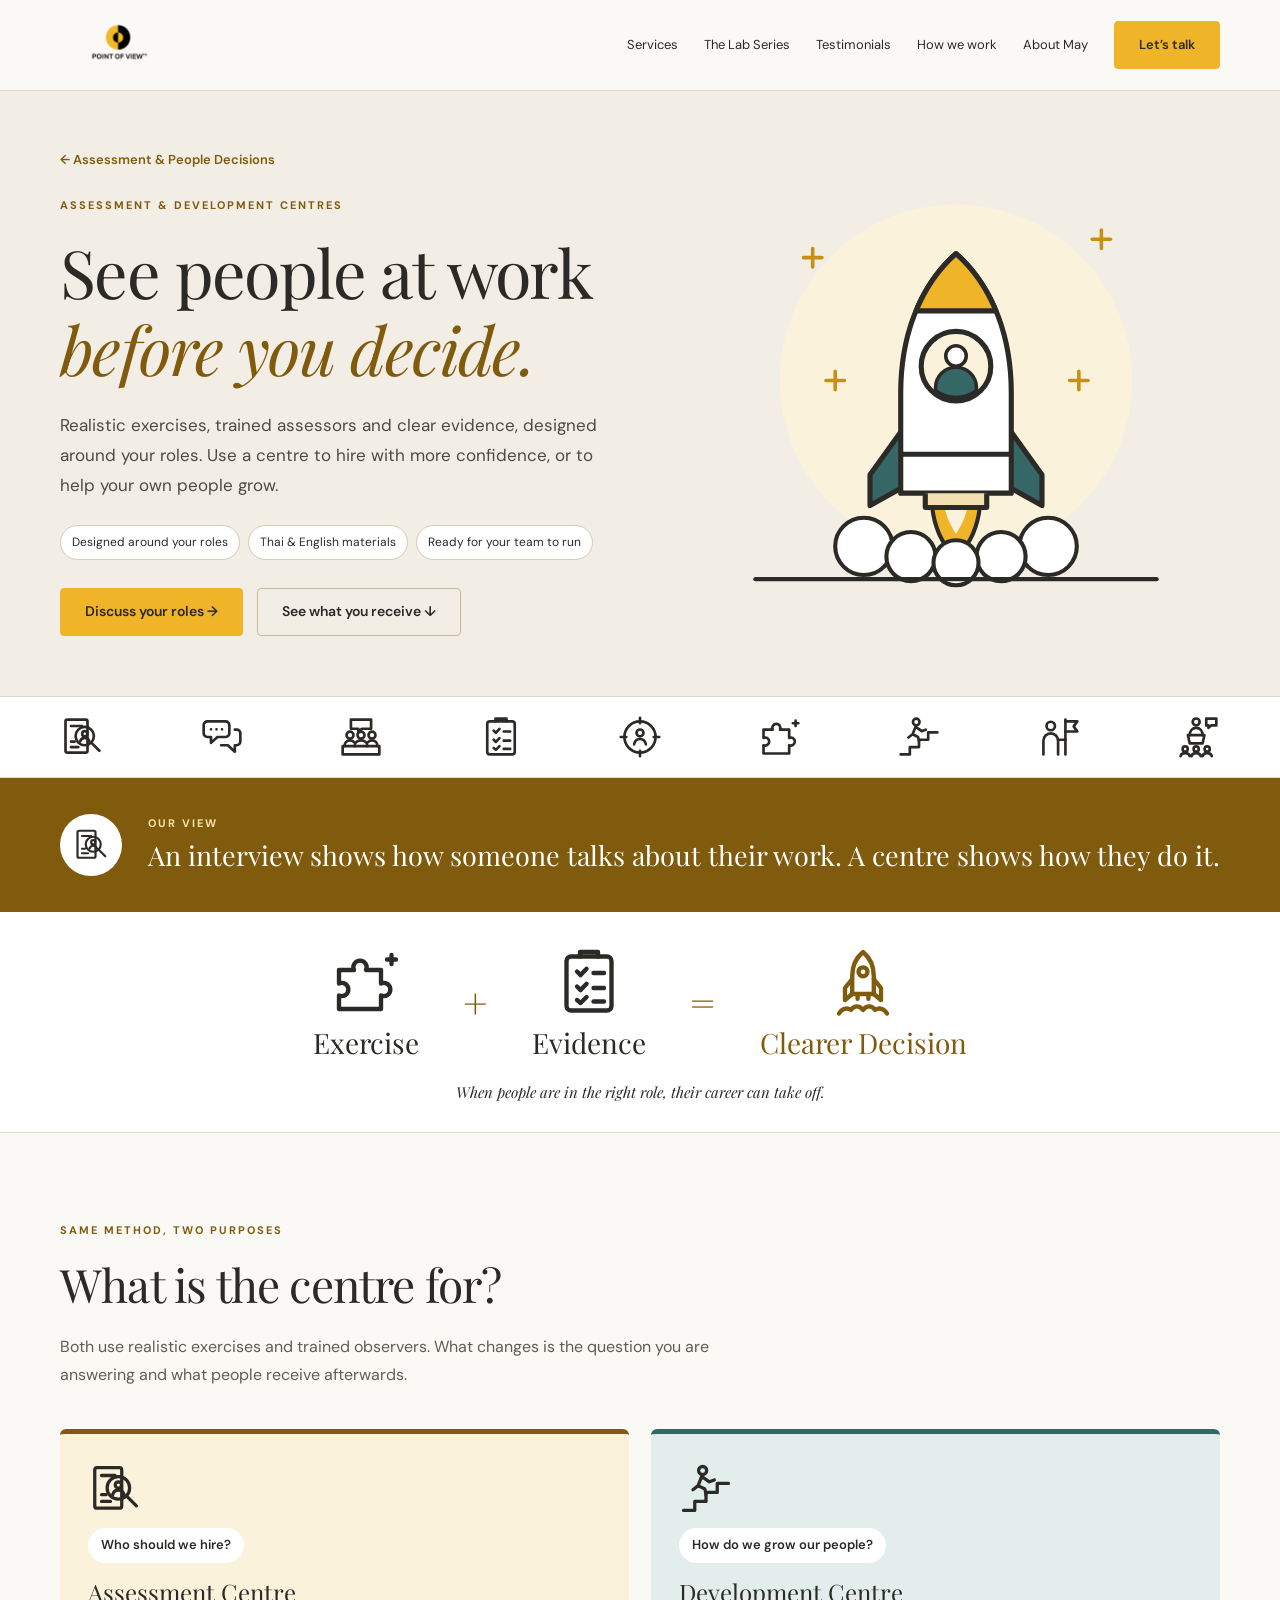
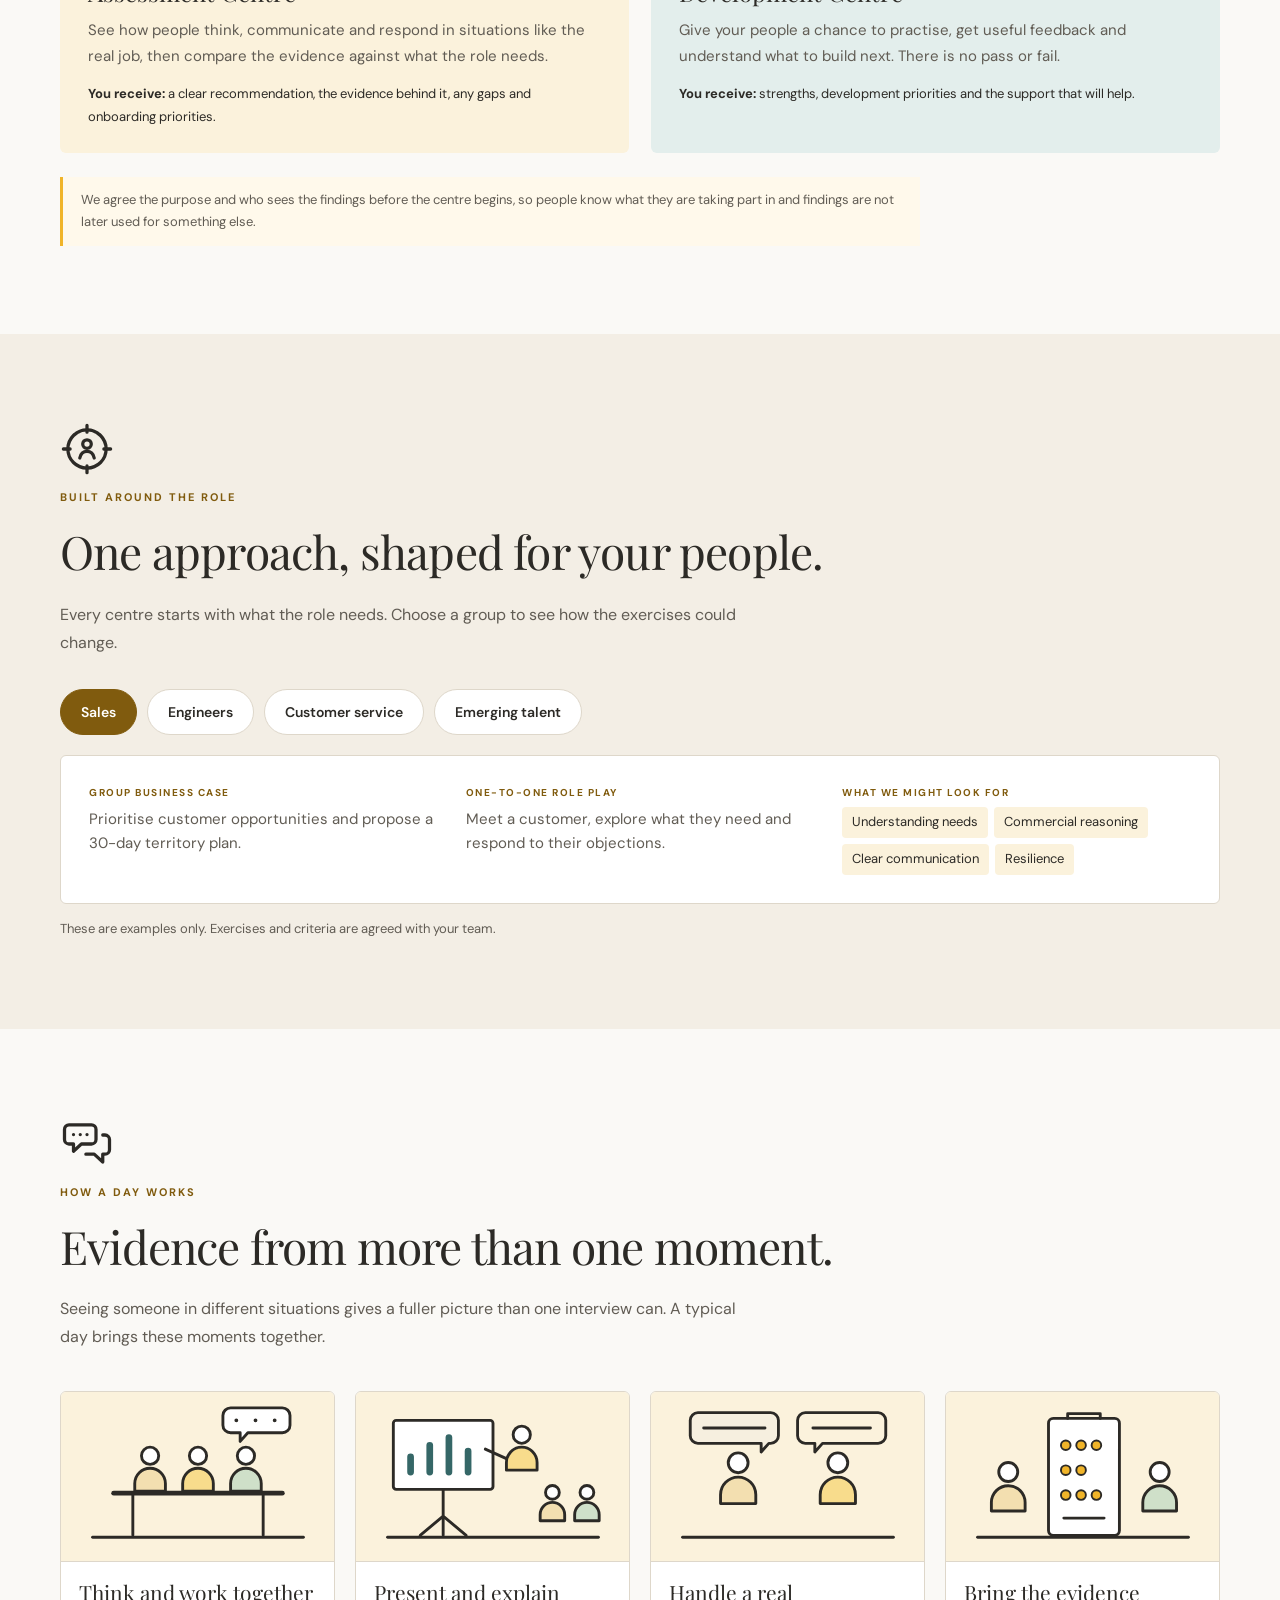
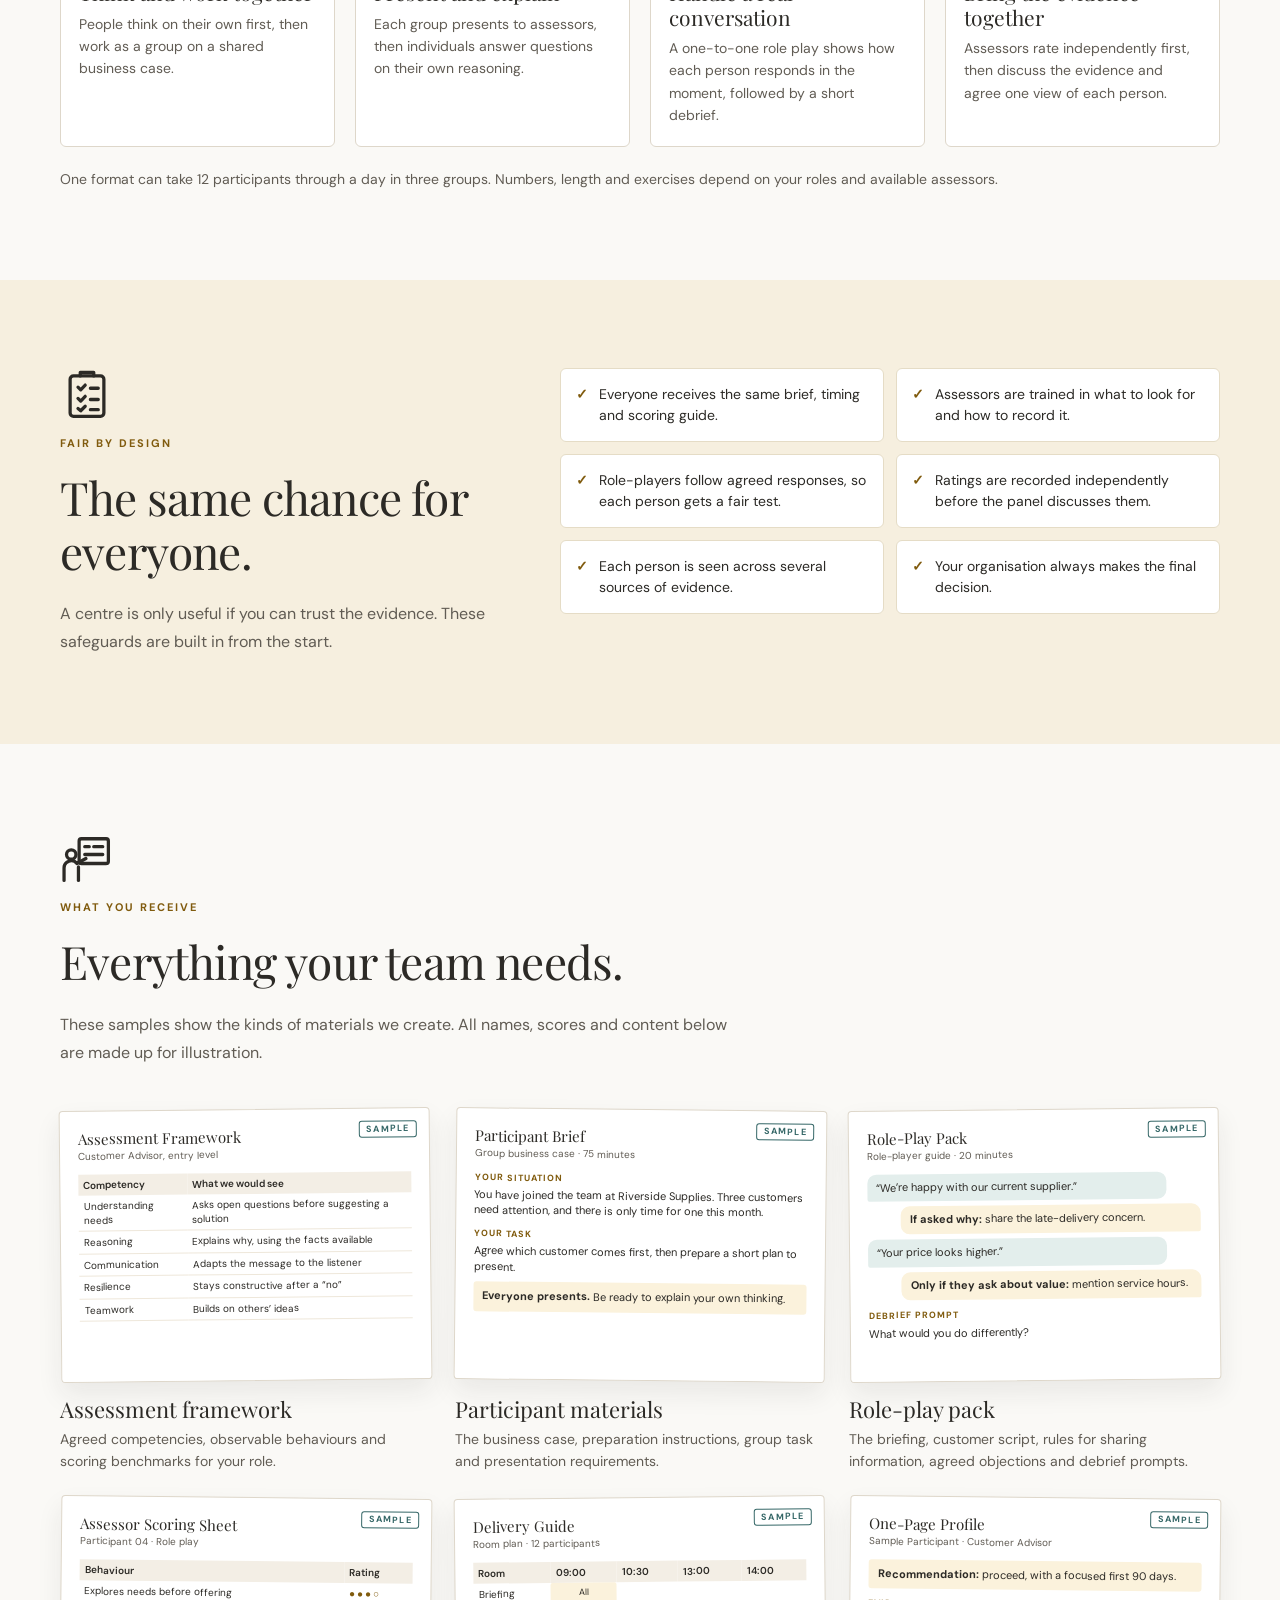
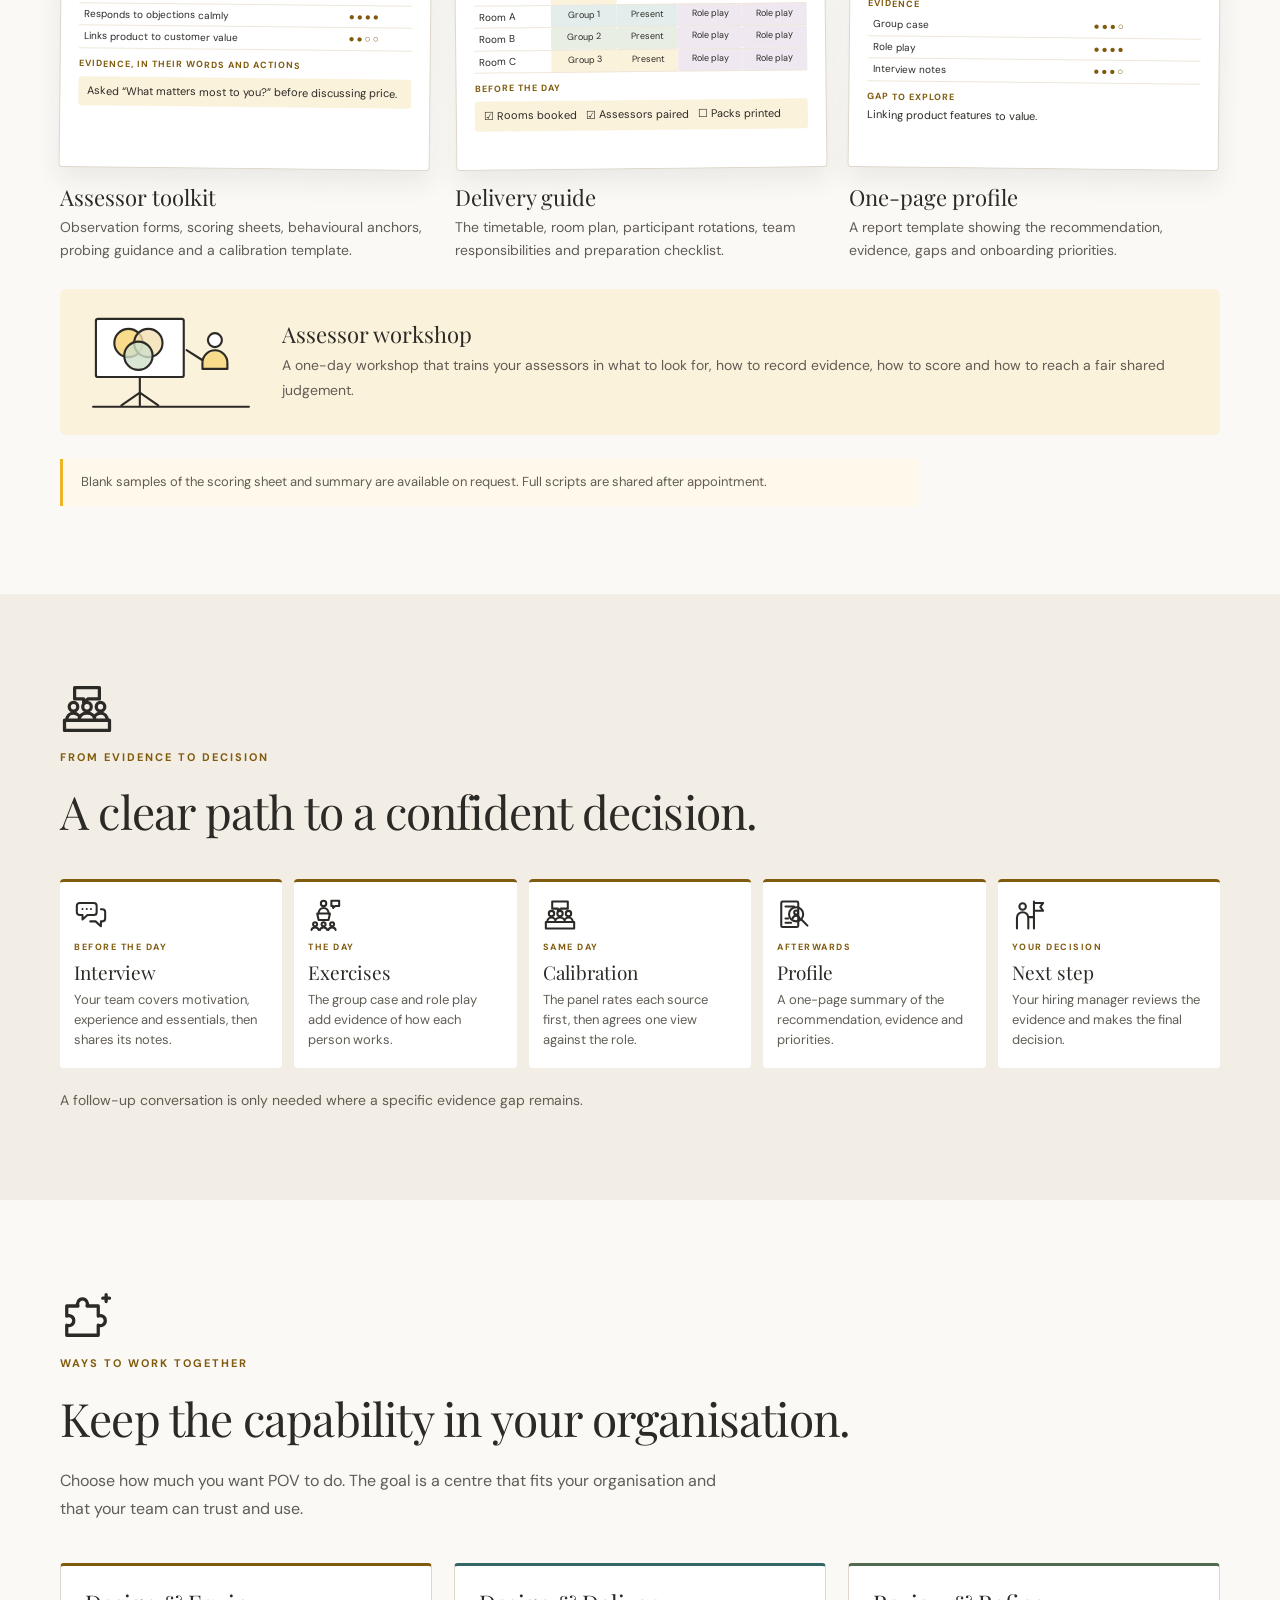
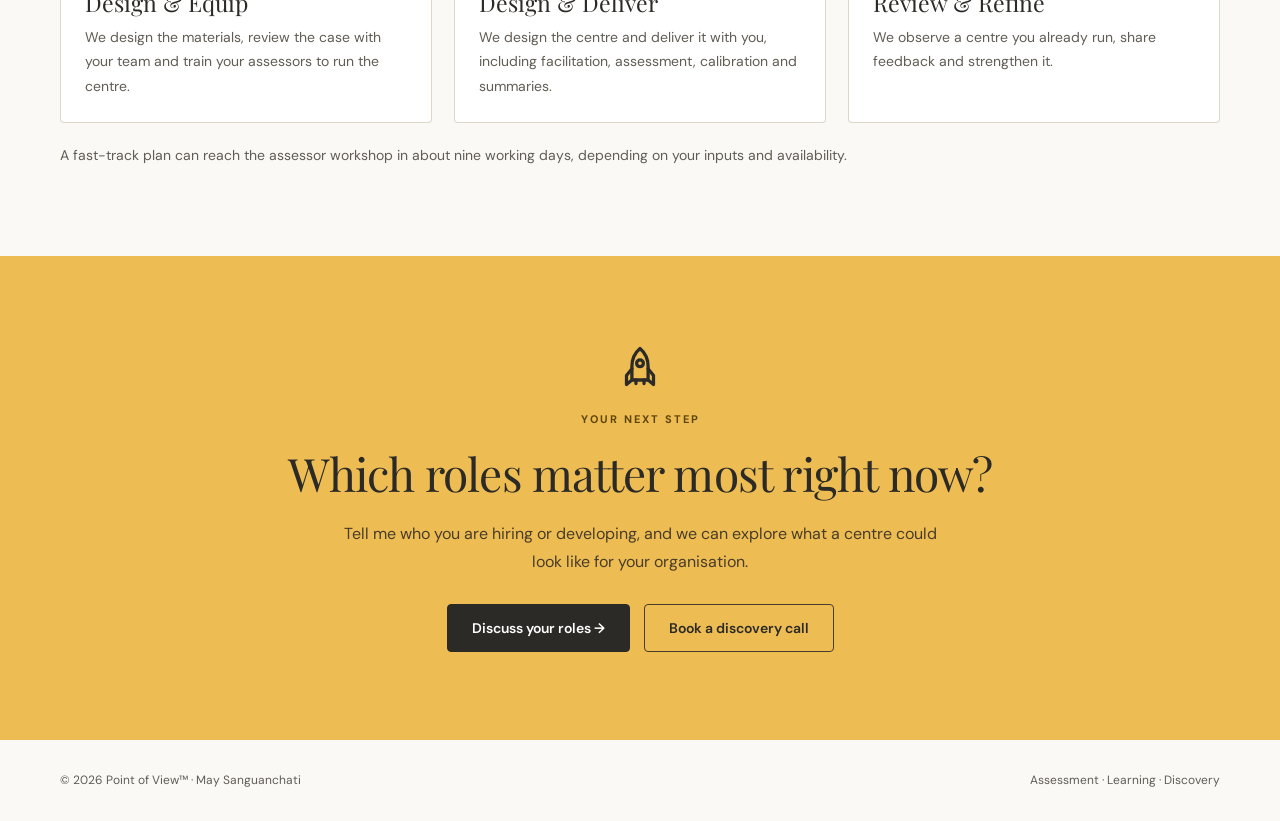
==== assessment-centre/index.html @ f8773a0c "Rename index.html. to index.html" ====
<!doctype html>
<html lang="en"><head><meta charset="utf-8"><meta name="viewport" content="width=device-width,initial-scale=1">
<title>Assessment &amp; Development Centres | Point of View™</title>
<meta name="description" content="See people at work before you decide. Point of View™ designs assessment and development centres around your roles, with realistic exercises, trained assessors and clear evidence.">
<link rel="canonical" href="https://pointofview-pov.com/assessment-centre/">
<link href="https://fonts.googleapis.com/css2?family=Playfair+Display:ital,wght@0,400;0,700;1,400&family=DM+Sans:wght@400;500;600;700&display=swap" rel="stylesheet">
<style>
:root{--ink:#2c2a26;--muted:#615c54;--paper:#faf9f6;--cream:#f3eee5;--line:#ded7ca;--gold:#f0b429;--ochre:#805b0e;--teal:#356767;--sage:#50694f;--tint:#fbf2dc}
*{box-sizing:border-box}html{scroll-behavior:smooth;scroll-padding-top:105px}
body{margin:0;background:var(--paper);color:var(--ink);font:16px/1.75 'DM Sans',Arial,sans-serif}
h1,h2,h3,h4,p,ul,ol{margin:0;padding:0}h1,h2,h3{font-family:'Playfair Display',Georgia,serif;line-height:1.16;font-weight:400}
h1{font-size:clamp(42px,5.2vw,68px);letter-spacing:-1.6px}h1 em{color:var(--ochre)}h2{font-size:clamp(32px,3.6vw,46px);letter-spacing:-.8px}h3{font-size:24px}
p{color:var(--muted)}a{color:inherit;text-underline-offset:5px}ul,ol{list-style:none}img{max-width:100%;display:block}
a:focus-visible,button:focus-visible{outline:3px solid var(--teal);outline-offset:4px}
.wrap{width:min(1160px,calc(100% - 80px));margin:auto}.section{padding:88px 0}
.eyebrow{font-size:11px;letter-spacing:2px;text-transform:uppercase;font-weight:700;color:var(--ochre);margin-bottom:18px}
.intro{max-width:680px;margin-top:22px}
.button{display:inline-flex;justify-content:center;align-items:center;min-height:48px;padding:12px 24px;background:var(--gold);border:1px solid var(--gold);border-radius:4px;font-size:14px;font-weight:600;text-decoration:none;line-height:1.5;color:var(--ink)}
.button:hover{background:#e4a923}.button.secondary{background:transparent;border-color:#c8bb9d}.button.secondary:hover{background:#fff}
.actions{display:flex;flex-wrap:wrap;gap:14px;margin-top:28px}
.skip{position:absolute;top:-100px;left:20px;background:#fff;padding:12px;z-index:200}.skip:focus{top:12px}
header{position:sticky;top:0;z-index:20;background:#faf9f6f5;border-bottom:1px solid var(--line)}
nav{min-height:90px;display:flex;align-items:center;justify-content:space-between;gap:24px}
.brand img{width:116px;height:74px;object-fit:contain}.nav-links{display:flex;align-items:center;gap:26px}
.nav-links a{font-size:13px;text-decoration:none}.nav-links a:hover{text-decoration:underline}.nav-links a.button:hover{text-decoration:none}
.menu-toggle{display:none;border:1px solid var(--line);background:transparent;padding:10px 16px;font:inherit}
.hero{background:var(--cream);overflow:hidden;border-bottom:1px solid var(--line)}.hero-grid{display:grid;grid-template-columns:1.12fr 1fr;align-items:center;gap:40px;padding-top:54px;padding-bottom:60px}
.back{display:inline-block;font-size:13px;font-weight:600;text-decoration:none;color:var(--ochre);margin-bottom:24px}.back:hover{text-decoration:underline}
.lead{max-width:540px;font-size:17px;margin-top:24px;color:#4e4a43}
.tags{display:flex;gap:8px;flex-wrap:wrap;margin-top:24px}.tags span{font-size:12px;padding:6px 11px;border:1px solid #d6cbb4;border-radius:30px;background:#fff;white-space:nowrap}
.hero-art{margin:0;justify-self:center;width:min(100%,430px)}.hero-art svg{display:block;width:100%;height:auto}
.ship{animation:launch 9s cubic-bezier(.5,0,.75,.4) infinite}
@keyframes launch{0%,22%{transform:translateY(0);opacity:1}62%{transform:translateY(-560px);opacity:1}62.1%{transform:translateY(190px);opacity:0}70%{transform:translateY(190px);opacity:1}86%,100%{transform:translateY(0);opacity:1}}
.shake{animation:shake .14s linear infinite alternate}@keyframes shake{from{transform:translateX(-1.5px)}to{transform:translateX(1.5px)}}
.flame{transform-origin:210px 300px;animation:flame .22s ease-in-out infinite alternate}.flame.f2{animation-duration:.16s}@keyframes flame{from{transform:scaleY(.82)}to{transform:scaleY(1.12)}}
.puff{transform-box:fill-box;transform-origin:center;animation:puff 2.6s ease-in-out infinite alternate}.puff.p2{animation-delay:.7s}.puff.p3{animation-delay:1.3s}@keyframes puff{from{transform:scale(.86)}to{transform:scale(1.14)}}
.star{animation:twinkle 2.6s ease-in-out infinite alternate}.star.s1{animation-delay:.9s}.star.s2{animation-delay:1.7s}@keyframes twinkle{from{opacity:.25}to{opacity:1}}
.mini-ship{animation:miniLift 3.6s ease-in infinite}@keyframes miniLift{0%,25%{transform:translateY(0);opacity:1}70%{transform:translateY(-22px);opacity:0}71%{transform:translateY(9px);opacity:0}85%,100%{transform:translateY(0);opacity:1}}
.take{text-align:center;padding:0 20px 26px;font-size:15px;color:var(--ink);font-style:italic;font-family:'Playfair Display',Georgia,serif}
.scene{display:block;width:100%;height:auto;max-width:230px}
.hypo{background:var(--ochre)}.hypo .wrap{display:grid;grid-template-columns:auto 1fr;gap:26px;align-items:center;padding-top:36px;padding-bottom:36px}.hypo-icon{width:62px;height:62px;border-radius:50%;background:#fff;color:var(--ink);display:flex;align-items:center;justify-content:center}.hypo-icon svg{width:36px;height:36px}.hypo .label{font-size:11px;font-weight:700;letter-spacing:2px;text-transform:uppercase;color:#fbe3a4}.hypo p{font-family:'Playfair Display',Georgia,serif;font-size:clamp(21px,2.4vw,27px);line-height:1.4;color:#fff;margin-top:4px}
.formula{background:#fff;border-bottom:1px solid var(--line)}.formula .wrap{display:flex;align-items:center;justify-content:center;gap:clamp(16px,3.4vw,44px);padding-top:34px;padding-bottom:20px}.f-item{display:flex;flex-direction:column;align-items:center;gap:8px;text-align:center;font-family:'Playfair Display',Georgia,serif;font-size:clamp(21px,2.4vw,28px);line-height:1.2;color:var(--ink)}.f-item svg{width:72px;height:72px;overflow:visible}.f-item:last-child{color:var(--ochre)}.f-sign{font-family:'Playfair Display',Georgia,serif;font-size:clamp(30px,3.4vw,42px);line-height:1;color:var(--ochre)}
@media(max-width:560px){.formula .wrap{flex-direction:column;gap:10px;padding-top:28px;padding-bottom:28px}}
.purpose-grid{display:grid;grid-template-columns:repeat(2,minmax(0,1fr));gap:22px;margin-top:40px}
.purpose{background:var(--tint);border-top:5px solid var(--ochre);border-radius:6px;padding:28px 28px 24px}.purpose.dev{background:#e3eeec;border-top-color:var(--teal)}
.purpose .q{font-size:13px;font-weight:600;background:#fff;border-radius:999px;padding:6px 13px;display:inline-block;margin-bottom:16px}
.purpose h3{margin-bottom:10px}.purpose p{font-size:15px}.purpose .out{font-size:13px;color:var(--ink);margin-top:14px}
.note{margin-top:24px;font-size:13px;border-left:3px solid var(--gold);padding:12px 18px;background:#fff9eb;max-width:860px}
.roles{background:var(--cream)}
.tabs{display:flex;flex-wrap:wrap;gap:10px;margin-top:32px}
.tab{font:inherit;font-size:14px;font-weight:600;min-height:46px;cursor:pointer;background:#fff;border:1.5px solid var(--line);border-radius:999px;padding:9px 20px;color:var(--ink);transition:border-color .2s,background .2s}
.tab:hover{border-color:var(--ochre)}.tab[aria-selected="true"]{background:var(--ochre);border-color:var(--ochre);color:#fff}
.role-panel{margin-top:20px;background:#fff;border:1px solid var(--line);border-radius:6px;padding:28px;display:grid;grid-template-columns:repeat(3,minmax(0,1fr));gap:28px}
.role-panel[hidden]{display:none}.mini{display:block;font-size:10px;font-weight:700;letter-spacing:1.5px;text-transform:uppercase;color:var(--ochre);margin-bottom:6px}
.role-panel p{font-size:15px;line-height:1.6}.role-panel ul{display:flex;flex-wrap:wrap;gap:6px}.role-panel li{font-size:13px;background:var(--tint);border-radius:4px;padding:4px 10px;color:var(--ink)}
.small{font-size:13px;margin-top:14px}
.day-grid{display:grid;grid-template-columns:repeat(4,minmax(0,1fr));gap:20px;margin-top:40px}
.day{background:#fff;border:1px solid var(--line);border-radius:6px;overflow:hidden;display:flex;flex-direction:column}
.day-img{height:170px;display:flex;align-items:center;justify-content:center;padding:12px;border-bottom:1px solid var(--line);background:var(--tint)}
.day-txt{padding:18px 18px 20px}.day-txt h3{font-size:21px;margin-bottom:8px}.day-txt p{font-size:14px;line-height:1.6}
.line-note{margin-top:20px;font-size:14px}
.fair{background:#f6efdf}.fair-grid{display:grid;grid-template-columns:.8fr 1.2fr;gap:60px;align-items:start}.fair .eyebrow{color:var(--ochre)}
.fair ul{display:grid;grid-template-columns:repeat(2,minmax(0,1fr));gap:12px}
.fair li{display:flex;gap:11px;padding:15px;background:#fff;border:1px solid #e5dcc6;border-radius:6px;font-size:14px;line-height:1.5}
.fair li::before{content:"✓";color:var(--ochre);font-weight:700}
.show-grid{display:grid;grid-template-columns:repeat(3,minmax(0,1fr));gap:24px;margin-top:42px}
.item{display:flex;flex-direction:column}.item h3{font-size:22px;margin:16px 0 6px}.item p{font-size:14px;line-height:1.6}
.sheet{position:relative;height:272px;background:#fff;border:1px solid var(--line);border-radius:4px;padding:18px 18px 0;box-shadow:0 12px 26px #2c2a2614;overflow:hidden;font-size:11px;line-height:1.45;color:var(--ink);transform:rotate(-.6deg);transition:transform .25s}
.item:nth-child(even) .sheet{transform:rotate(.6deg)}.item:hover .sheet{transform:rotate(0) translateY(-4px)}
.sheet::after{content:"";position:absolute;left:0;right:0;bottom:0;height:36px;background:linear-gradient(transparent,#fff)}
.stamp{position:absolute;top:12px;right:12px;font-size:9px;font-weight:700;letter-spacing:1.2px;text-transform:uppercase;color:var(--teal);border:1px solid var(--teal);border-radius:3px;padding:1px 6px;background:#fff}
.sh-t{font-family:'Playfair Display',Georgia,serif;font-size:15px;line-height:1.2;margin-bottom:2px;padding-right:58px}.sh-s{font-size:10px;color:var(--muted);margin-bottom:10px}
.sh-l{font-size:9px;font-weight:700;letter-spacing:1px;text-transform:uppercase;color:var(--ochre);margin:9px 0 3px}
table.st{width:100%;border-collapse:collapse;font-size:10px;line-height:1.35}table.st th{background:var(--cream);text-align:left;padding:4px 5px;font-weight:600}table.st td{border-bottom:1px solid #eee7da;padding:4px 5px;vertical-align:top}
.dots{white-space:nowrap;letter-spacing:2px;color:var(--ochre)}
.slot{text-align:center;border-radius:2px;font-size:9px;padding:3px 1px!important}.a{background:#fbf2dc}.b{background:#e3eeec}.c{background:#e8eee4}.d{background:#efe8f1}
.sh-box{background:var(--tint);border-radius:3px;padding:7px 9px;margin-top:6px}
.bubble{background:#e3eeec;border-radius:9px 9px 9px 2px;padding:6px 9px;margin:5px 0;max-width:90%}.bubble.r{background:var(--tint);margin-left:auto;border-radius:9px 9px 2px 9px}
.work{margin-top:28px;display:grid;grid-template-columns:auto 1fr;gap:26px;align-items:center;background:var(--tint);border-radius:6px;padding:20px 26px}.work .scene{width:170px}.work h3{font-size:22px}.work p{font-size:14px;margin-top:6px}
.evi{background:var(--cream)}
.flow{display:grid;grid-template-columns:repeat(5,minmax(0,1fr));gap:12px;margin-top:40px;counter-reset:f}
.flow li{position:relative;background:#fff;border-top:3px solid var(--ochre);border-radius:4px;padding:16px 14px 18px}.flow .mini{font-size:9px}.flow h3{font-size:19px;margin-bottom:6px}.flow p{font-size:13px;line-height:1.55}
.opts{display:grid;grid-template-columns:repeat(3,minmax(0,1fr));gap:22px;margin-top:40px}.opt{border-top:3px solid var(--ochre);background:#fff;border-radius:4px;padding:24px;border-left:1px solid var(--line);border-right:1px solid var(--line);border-bottom:1px solid var(--line)}.opt:nth-child(2){border-top-color:var(--teal)}.opt:nth-child(3){border-top-color:var(--sage)}.opt h3{font-size:23px;margin-bottom:8px}.opt p{font-size:14px}
.sec-icon{display:block;width:54px;height:54px;color:var(--ink);margin-bottom:12px}.contact .sec-icon{margin:0 auto 12px}.p-icon{display:block;width:54px;height:54px;color:var(--ink);margin-bottom:12px}.f-icon{display:block;width:34px;height:34px;color:var(--ink);margin-bottom:8px}
.strip{background:#fff;border-bottom:1px solid var(--line)}.strip .wrap{display:flex;justify-content:space-between;gap:16px;padding-top:18px;padding-bottom:18px;color:var(--ink)}.strip svg{width:44px;height:44px}
.contact{background:#edbd54;text-align:center}.contact .eyebrow{color:#5f4408}.contact p{max-width:620px;margin:20px auto;color:#493c28}.contact .actions{justify-content:center}
.contact .button{background:var(--ink);border-color:var(--ink);color:#fff}.contact .button.secondary{background:transparent;color:var(--ink);border-color:#493c28}
footer{padding:30px 0;font-size:12px;color:var(--muted)}footer .wrap{display:flex;justify-content:space-between;gap:20px}
@media(max-width:1040px){.day-grid{grid-template-columns:1fr 1fr}.flow{grid-template-columns:1fr 1fr}.fair-grid{grid-template-columns:1fr;gap:30px}.nav-links{gap:15px}.show-grid{grid-template-columns:1fr 1fr}}
@media(max-width:760px){.wrap{width:calc(100% - 40px)}nav{min-height:78px}.brand img{height:64px;width:100px}.menu-toggle{display:block}
.nav-links{display:none;position:absolute;top:100%;left:0;right:0;background:var(--paper);border-bottom:1px solid var(--line);padding:20px;flex-direction:column;align-items:stretch;gap:0}.nav-links.open{display:flex}.nav-links a{padding:12px}
.section{padding:58px 0}.hero-grid{grid-template-columns:1fr;padding-top:32px;padding-bottom:40px;gap:28px}.hero-art{width:min(100%,300px)}.lead{font-size:16px}
.purpose-grid,.opts,.show-grid{grid-template-columns:1fr}.role-panel{grid-template-columns:1fr;gap:18px;padding:22px}.fair ul{grid-template-columns:1fr}.work{grid-template-columns:1fr;padding:20px}.work .scene{width:150px}.strip svg{width:34px;height:34px}.strip svg:nth-child(n+7){display:none}.tab{flex:1 1 42%;padding:9px 10px;font-size:13px}.sheet{transform:none!important}footer .wrap{flex-direction:column;gap:8px}html{scroll-padding-top:95px}}
@media(max-width:480px){.day-grid,.flow{grid-template-columns:1fr}.day-img{height:190px}}
@media(prefers-reduced-motion:reduce){html{scroll-behavior:auto}.sheet{transition:none}.ship,.shake,.flame,.puff,.star,.mini-ship{animation:none}}
</style></head><body>
<svg width="0" height="0" style="position:absolute" aria-hidden="true"><defs>
<g id="i-profile" fill="none" stroke="currentColor" stroke-width="1.45" stroke-linecap="round" stroke-linejoin="round"><rect x="3" y="2.5" width="12" height="18" rx="1"/><path d="M6 17.5h4M6 14.5h2M6 6h6"/><circle cx="13.5" cy="11.5" r="5"/><circle cx="13.5" cy="10.2" r="1.4"/><path d="M11 14.4c.4-1.3 1.3-1.9 2.5-1.900s2.1.6 2.5 1.9"/><path d="M17.2 15.200L21.5 19.5"/></g>
<g id="i-speech" fill="none" stroke="currentColor" stroke-width="1.45" stroke-linecap="round" stroke-linejoin="round"><path d="M4 3.500h10a2 2 0 0 1 2 2v4.500a2 2 0 0 1-2 2H9.500l-3.5 3.200V12H4a2 2 0 0 1-2-2V5.500a2 2 0 0 1 2-2z"/><path d="M19 8h1a2 2 0 0 1 2 2v4.500a2 2 0 0 1-2 2h-1v3.500l-3.8-3.500h-3.7"/><path d="M6 7.800h.01M9 7.800h.01M12 7.800h.01"/></g>
<g id="i-list" fill="none" stroke="currentColor" stroke-width="1.45" stroke-linecap="round" stroke-linejoin="round"><rect x="4.5" y="3.5" width="15" height="18" rx="1.5"/><path d="M9 3.500V2h6v1.5"/><path d="M8 8.500l1.2 1.200L11.2 7.600M8 13.500l1.2 1.2 2-2.100M8 18l1.2 1 2-2"/><path d="M13.5 9H17M13.5 14H17M13.5 18.500H17"/></g>
<g id="i-puzzle" fill="none" stroke="currentColor" stroke-width="1.45" stroke-linecap="round" stroke-linejoin="round"><path d="M3 8h5a2.2 2.2 0 1 1 4 0h5v4.500a2.2 2.2 0 1 1 0 4V21H3v-4.500a2.2 2.2 0 1 0 0-4z"/><path d="M20.5 3v3M19 4.500h3"/></g>
<g id="i-flag" fill="none" stroke="currentColor" stroke-width="1.45" stroke-linecap="round" stroke-linejoin="round"><circle cx="7.5" cy="6" r="2.3"/><path d="M3.5 21.500V14a4 4 0 0 1 8 0v7.5"/><path d="M11.5 13.500h4"/><path d="M15.5 21.500V2.5"/><path d="M15.5 3.500H22l-2 2.7 2 2.800h-6.5"/></g>
<g id="i-panel" fill="none" stroke="currentColor" stroke-width="1.45" stroke-linecap="round" stroke-linejoin="round"><circle cx="6" cy="11" r="1.9"/><circle cx="12" cy="11" r="1.9"/><circle cx="18" cy="11" r="1.9"/><path d="M3 17c0-1.9 1.3-3.2 3-3.2.9 0 1.7.4 2.2 1M21 17c0-1.9-1.3-3.2-3-3.2-.9 0-1.7.4-2.2 1M8.5 17c0-1.9 1.5-3.2 3.5-3.200s3.5 1.3 3.5 3.2"/><path d="M2 17h20v4.500H2z"/><path d="M6.5 2.500h11v5h-5l-2 1.500V7.500h-4z"/></g>
<g id="i-board" fill="none" stroke="currentColor" stroke-width="1.45" stroke-linecap="round" stroke-linejoin="round"><rect x="8.5" y="3" width="13" height="11" rx="1"/><path d="M11 6.500h2M15 6.500h4M11 10h8"/><circle cx="5" cy="10" r="2.1"/><path d="M1.8 21.500V16a3.2 3.2 0 0 1 5.7-2l4-2.2"/><path d="M8.2 15.500v6"/></g>
<g id="i-stairs" fill="none" stroke="currentColor" stroke-width="1.45" stroke-linecap="round" stroke-linejoin="round"><path d="M2 21.5h5v-4h5v-4h5v-4h5"/><circle cx="10.5" cy="3.8" r="1.8"/><path d="M10.2 6.200L8.5 10.500l3 1.5 .5 2.500M8.5 10.500l-2.3 1.800M10.2 6.500l3.3 2.3 2.2-.8"/></g>
<g id="i-target" fill="none" stroke="currentColor" stroke-width="1.45" stroke-linecap="round" stroke-linejoin="round"><circle cx="12" cy="12" r="8.5"/><path d="M12 1.500v3M12 19.500v3M1.5 12h3M19.5 12h3"/><circle cx="12" cy="9.8" r="1.9"/><path d="M8.8 16c.4-1.9 1.7-2.9 3.2-2.900s2.8 1 3.2 2.9"/></g>
<g id="i-podium" fill="none" stroke="currentColor" stroke-width="1.45" stroke-linecap="round" stroke-linejoin="round"><circle cx="11" cy="3.8" r="1.9"/><path d="M7.5 11c0-2.4 1.5-4 3.5-4s3.5 1.6 3.5 4"/><path d="M6.5 11h9l-1 4.500h-7z"/><path d="M16.5 2h5.500v3.700h-2.800l-1.5 1.300V5.700h-1.200z"/><circle cx="5" cy="18.5" r="1.4"/><circle cx="11" cy="18.5" r="1.4"/><circle cx="17" cy="18.5" r="1.4"/><path d="M2.5 22.500c.2-1 1.2-1.7 2.5-1.700s2.3.7 2.5 1.700M8.5 22.500c.2-1 1.2-1.7 2.5-1.700s2.3.7 2.5 1.700M14.5 22.500c.2-1 1.2-1.7 2.5-1.700s2.3.7 2.5 1.7"/></g>
<g id="i-rocket" fill="none" stroke="currentColor" stroke-width="1.45" stroke-linecap="round" stroke-linejoin="round"><path d="M12 2c2.6 2.2 3.6 5 3.6 8v6H8.400v-6c0-3 1-5.8 3.6-8z"/><path d="M8.4 11L6 14v4l2.4-2M15.6 11L18 14v4l-2.4-2"/><path d="M10.2 16v1.600M13.8 16v1.6"/><circle cx="12" cy="8.6" r="1.5"/></g>
</defs></svg>
<a class="skip" href="#main">Skip to content</a>
<header><nav class="wrap" aria-label="Main navigation"><a class="brand" href="/" aria-label="Point of View home"><img src="[data-uri]" alt="Point of View™"></a><button class="menu-toggle" aria-expanded="false" aria-controls="navigation">Menu</button><div class="nav-links" id="navigation"><a href="/#services">Services</a><a href="/#learning-labs">The Lab Series</a><a href="/#testimonials">Testimonials</a><a href="/#how-it-works">How we work</a><a href="/#about">About May</a><a class="button" href="#contact">Let’s talk</a></div></nav></header>
<main id="main">
<section class="hero"><div class="wrap hero-grid"><div>
<a class="back" href="/#assessment">← Assessment &amp; People Decisions</a>
<div class="eyebrow">Assessment &amp; Development Centres</div>
<h1>See people at work <em>before you decide.</em></h1>
<p class="lead">Realistic exercises, trained assessors and clear evidence, designed around your roles. Use a centre to hire with more confidence, or to help your own people grow.</p>
<div class="tags"><span>Designed around your roles</span><span>Thai &amp; English materials</span><span>Ready for your team to run</span></div>
<div class="actions"><a class="button" href="#contact">Discuss your roles →</a><a class="button secondary" href="#deliverables">See what you receive ↓</a></div>
</div><figure class="hero-art"><svg viewBox="0 0 420 400" role="img" aria-label="A rocket with a person at the window taking off">
<circle cx="210" cy="190" r="172" fill="#fbf2dc"/><path class="star s0" d="M70 61v18M61 70h18" stroke="#c89010" stroke-width="3.5" stroke-linecap="round"/><path class="star s1" d="M352 43v18M343 52h18" stroke="#c89010" stroke-width="3.5" stroke-linecap="round"/><path class="star s2" d="M330 181v18M321 190h18" stroke="#c89010" stroke-width="3.5" stroke-linecap="round"/><path class="star s0" d="M92 181v18M83 190h18" stroke="#c89010" stroke-width="3.5" stroke-linecap="round"/>
<clipPath id="sky"><rect x="0" y="0" width="420" height="383"/></clipPath><g clip-path="url(#sky)"><g class="ship"><g class="shake">
<path class="flame" d="M186 300c0 34 12 50 24 66 12-16 24-32 24-66z" fill="#f0b429" stroke="#2c2a26" stroke-width="4" stroke-linejoin="round"/>
<path class="flame f2" d="M198 302c0 18 6 28 12 38 6-10 12-20 12-38z" fill="#fbf2dc"/>
<path d="M162 232l-36 50v30l36-20zM258 232l36 50v30l-36-20z" fill="#356767" stroke="#2c2a26" stroke-width="5" stroke-linejoin="round"/>
<path d="M210 66c38 34 54 84 54 136v98h-108v-98c0-52 16-102 54-136z" fill="#fff" stroke="#2c2a26" stroke-width="5" stroke-linejoin="round"/>
<path d="M210 66c17 15 30 34 39 56h-78c9-22 22-41 39-56z" fill="#f0b429" stroke="#2c2a26" stroke-width="5" stroke-linejoin="round"/>
<circle cx="210" cy="176" r="34" fill="#fbf2dc" stroke="#2c2a26" stroke-width="5"/>
<circle cx="210" cy="166" r="10" fill="#fff" stroke="#2c2a26" stroke-width="3.5"/><path d="M190 200v-3a20 20 0 0 1 40 0v3a34 34 0 0 1-40 0z" fill="#356767" stroke="#2c2a26" stroke-width="3.5" stroke-linejoin="round"/>
<path d="M156 262h108" stroke="#2c2a26" stroke-width="5"/><path d="M180 300v14h60v-14" fill="#f3dfb0" stroke="#2c2a26" stroke-width="5" stroke-linejoin="round"/>
</g></g></g>
<g fill="#fff" stroke="#2c2a26" stroke-width="4"><circle class="puff p1" cx="120" cy="352" r="28"/><circle class="puff p2" cx="300" cy="352" r="28"/><circle class="puff p3" cx="166" cy="362" r="24"/><circle class="puff p1" cx="254" cy="362" r="24"/><circle class="puff p2" cx="210" cy="368" r="22"/></g>
<path d="M14 384h392" stroke="#2c2a26" stroke-width="4" stroke-linecap="round"/></svg></figure></div></section>
<div class="strip" aria-hidden="true"><div class="wrap"><svg viewBox="0 0 24 24"><use href="#i-profile"/></svg><svg viewBox="0 0 24 24"><use href="#i-speech"/></svg><svg viewBox="0 0 24 24"><use href="#i-panel"/></svg><svg viewBox="0 0 24 24"><use href="#i-list"/></svg><svg viewBox="0 0 24 24"><use href="#i-target"/></svg><svg viewBox="0 0 24 24"><use href="#i-puzzle"/></svg><svg viewBox="0 0 24 24"><use href="#i-stairs"/></svg><svg viewBox="0 0 24 24"><use href="#i-flag"/></svg><svg viewBox="0 0 24 24"><use href="#i-podium"/></svg></div></div>
<section class="hypo" aria-label="Our view"><div class="wrap"><span class="hypo-icon"><svg viewBox="0 0 24 24" aria-hidden="true"><use href="#i-profile"/></svg></span><div><div class="label">Our view</div><p>An interview shows how someone talks about their work. A centre shows how they do it.</p></div></div></section>
<section class="formula" aria-label="Exercise plus Evidence equals Clearer Decision"><div class="wrap"><div class="f-item"><svg viewBox="0 0 24 24" aria-hidden="true"><use href="#i-puzzle"/></svg><span>Exercise</span></div><span class="f-sign" aria-hidden="true">+</span><div class="f-item"><svg viewBox="0 0 24 24" aria-hidden="true"><use href="#i-list"/></svg><span>Evidence</span></div><span class="f-sign" aria-hidden="true">=</span><div class="f-item"><svg viewBox="0 0 24 24" aria-hidden="true" style="overflow:hidden"><g class="mini-ship"><use href="#i-rocket"/></g><path d="M4 22.5c1-1.800 2.600-2 4-1.200 1-1.600 2.800-1.600 4 0 1.200-1.600 3-1.600 4 0 1.400-.8 3-.6 4 1.200" fill="none" stroke="currentColor" stroke-width="1.45" stroke-linecap="round" stroke-linejoin="round"/></svg><span>Clearer Decision</span></div></div><p class="take">When people are in the right role, their career can take off.</p></section>
<section class="section"><div class="wrap"><div class="eyebrow">Same method, two purposes</div><h2>What is the centre for?</h2><p class="intro">Both use realistic exercises and trained observers. What changes is the question you are answering and what people receive afterwards.</p>
<div class="purpose-grid">
<article class="purpose"><svg class="p-icon" viewBox="0 0 24 24" aria-hidden="true"><use href="#i-profile"/></svg><span class="q">Who should we hire?</span><h3>Assessment Centre</h3><p>See how people think, communicate and respond in situations like the real job, then compare the evidence against what the role needs.</p><p class="out"><strong>You receive:</strong> a clear recommendation, the evidence behind it, any gaps and onboarding priorities.</p></article>
<article class="purpose dev"><svg class="p-icon" viewBox="0 0 24 24" aria-hidden="true"><use href="#i-stairs"/></svg><span class="q">How do we grow our people?</span><h3>Development Centre</h3><p>Give your people a chance to practise, get useful feedback and understand what to build next. There is no pass or fail.</p><p class="out"><strong>You receive:</strong> strengths, development priorities and the support that will help.</p></article>
</div><p class="note">We agree the purpose and who sees the findings before the centre begins, so people know what they are taking part in and findings are not later used for something else.</p></div></section>
<section class="section roles"><div class="wrap"><svg class="sec-icon" viewBox="0 0 24 24" aria-hidden="true"><use href="#i-target"/></svg><div class="eyebrow">Built around the role</div><h2>One approach, shaped for your people.</h2><p class="intro">Every centre starts with what the role needs. Choose a group to see how the exercises could change.</p>
<div class="tabs" role="tablist" aria-label="Choose a group of roles">
<button class="tab" role="tab" id="t-sales" aria-selected="true" aria-controls="p-sales">Sales</button>
<button class="tab" role="tab" id="t-eng" aria-selected="false" aria-controls="p-eng" tabindex="-1">Engineers</button>
<button class="tab" role="tab" id="t-cs" aria-selected="false" aria-controls="p-cs" tabindex="-1">Customer service</button>
<button class="tab" role="tab" id="t-tal" aria-selected="false" aria-controls="p-tal" tabindex="-1">Emerging talent</button>
</div>
<div class="role-panel" role="tabpanel" id="p-sales" aria-labelledby="t-sales"><div><span class="mini">Group business case</span><p>Prioritise customer opportunities and propose a 30-day territory plan.</p></div><div><span class="mini">One-to-one role play</span><p>Meet a customer, explore what they need and respond to their objections.</p></div><div><span class="mini">What we might look for</span><ul><li>Understanding needs</li><li>Commercial reasoning</li><li>Clear communication</li><li>Resilience</li></ul></div></div>
<div class="role-panel" role="tabpanel" id="p-eng" aria-labelledby="t-eng" hidden><div><span class="mini">Group business case</span><p>Investigate a recurring fault and recommend a fix within a limited budget.</p></div><div><span class="mini">One-to-one role play</span><p>Explain a technical risk to a manager without a technical background.</p></div><div><span class="mini">What we might look for</span><ul><li>Structured problem solving</li><li>Safety and quality judgement</li><li>Clear explanation</li><li>Collaboration</li></ul></div></div>
<div class="role-panel" role="tabpanel" id="p-cs" aria-labelledby="t-cs" hidden><div><span class="mini">Group business case</span><p>Review a service process after complaints rise, and agree what to change first.</p></div><div><span class="mini">One-to-one role play</span><p>Help an unhappy customer while working within company policy.</p></div><div><span class="mini">What we might look for</span><ul><li>Empathy</li><li>Ownership</li><li>Problem solving</li><li>Composure</li></ul></div></div>
<div class="role-panel" role="tabpanel" id="p-tal" aria-labelledby="t-tal" hidden><div><span class="mini">Group business case</span><p>Work through a business challenge and present a recommendation to a panel.</p></div><div><span class="mini">One-to-one role play</span><p>Hold a difficult conversation with a team member.</p></div><div><span class="mini">What we might look for</span><ul><li>Reasoning and judgement</li><li>Influence</li><li>Developing others</li><li>Willingness to learn</li></ul></div></div>
<p class="small">These are examples only. Exercises and criteria are agreed with your team.</p>
</div></section>
<section class="section"><div class="wrap"><svg class="sec-icon" viewBox="0 0 24 24" aria-hidden="true"><use href="#i-speech"/></svg><div class="eyebrow">How a day works</div><h2>Evidence from more than one moment.</h2><p class="intro">Seeing someone in different situations gives a fuller picture than one interview can. A typical day brings these moments together.</p>
<div class="day-grid">
<article class="day"><div class="day-img"><svg class="scene" viewBox="0 0 240 150" role="img" aria-label="Three people working together at a table"><g stroke="#2c2a26" stroke-width="3" stroke-linecap="round" stroke-linejoin="round" fill="none"><circle cx="70" cy="53" r="9" fill="#fff"/><path d="M54 90v-8a16 16 0 0 1 32 0v8z" fill="#f3dfb0"/><circle cx="120" cy="53" r="9" fill="#fff"/><path d="M104 90v-8a16 16 0 0 1 32 0v8z" fill="#f8dc8c"/><circle cx="170" cy="53" r="9" fill="#fff"/><path d="M154 90v-8a16 16 0 0 1 32 0v8z" fill="#cfe0c9"/><path d="M32 92h176" stroke-width="5"/><path d="M52 92v44M188 92v44"/><path d="M154 3h54a8 8 0 0 1 8 8v10a8 8 0 0 1-8 8H172l-8 9v-9H154a8 8 0 0 1-8-8v-10a8 8 0 0 1 8-8z" fill="#fff"/><path d="M160 16h.01M180 16h.01M200 16h.01" stroke-width="4"/><path d="M10 138h220"/></g></svg></div><div class="day-txt"><h3>Think and work together</h3><p>People think on their own first, then work as a group on a shared business case.</p></div></article>
<article class="day"><div class="day-img"><svg class="scene" viewBox="0 0 240 150" role="img" aria-label="A person presenting a chart to two seated people"><g stroke="#2c2a26" stroke-width="3" stroke-linecap="round" stroke-linejoin="round" fill="none"><rect x="16" y="16" width="104" height="72" rx="3" fill="#fff"/><path d="M34 70V54M54 70V42M74 70V34M94 70V48" stroke="#356767" stroke-width="7"/><path d="M68 88v48M44 136l24-20 24 20"/><circle cx="150" cy="31" r="9" fill="#fff"/><path d="M134 68v-8a16 16 0 0 1 32 0v8z" fill="#f8dc8c"/><path d="M134 56L112 46"/><circle cx="182" cy="91.2" r="7.2" fill="#fff"/><path d="M169.2 120.80000000000001v-6.4a12.8 12.8 0 0 1 25.6 0v6.4z" fill="#f3dfb0"/><circle cx="218" cy="91.2" r="7.2" fill="#fff"/><path d="M205.2 120.80000000000001v-6.4a12.8 12.8 0 0 1 25.6 0v6.4z" fill="#cfe0c9"/><path d="M10 138h220"/></g></svg></div><div class="day-txt"><h3>Present and explain</h3><p>Each group presents to assessors, then individuals answer questions on their own reasoning.</p></div></article>
<article class="day"><div class="day-img"><svg class="scene" viewBox="0 0 240 150" role="img" aria-label="Two people in a one-to-one conversation"><g stroke="#2c2a26" stroke-width="3" stroke-linecap="round" stroke-linejoin="round" fill="none"><circle cx="68" cy="60.35" r="10.35" fill="#fff"/><path d="M49.6 102.89999999999999v-9.2a18.4 18.4 0 0 1 36.8 0v9.2z" fill="#f3dfb0"/><circle cx="172" cy="60.35" r="10.35" fill="#fff"/><path d="M153.6 102.89999999999999v-9.2a18.4 18.4 0 0 1 36.8 0v9.2z" fill="#f8dc8c"/><path d="M26 8h76a8 8 0 0 1 8 8v16a8 8 0 0 1-8 8H100l-8 9v-9H26a8 8 0 0 1-8-8v-16a8 8 0 0 1 8-8z" fill="#f6efdf"/><path d="M32 24h64"/><path d="M138 8h76a8 8 0 0 1 8 8v16a8 8 0 0 1-8 8H156l-8 9v-9H138a8 8 0 0 1-8-8v-16a8 8 0 0 1 8-8z" fill="#fbf2dc"/><path d="M146 24h60"/><path d="M10 138h220"/></g></svg></div><div class="day-txt"><h3>Handle a real conversation</h3><p>A one-to-one role play shows how each person responds in the moment, followed by a short debrief.</p></div></article>
<article class="day"><div class="day-img"><svg class="scene" viewBox="0 0 240 150" role="img" aria-label="Two assessors with a shared scoring sheet"><g stroke="#2c2a26" stroke-width="3" stroke-linecap="round" stroke-linejoin="round" fill="none"><rect x="84" y="14" width="74" height="122" rx="5" fill="#fff"/><path d="M104 14v-5h34v5"/><g fill="#f0b429" stroke-width="2"><circle cx="102" cy="42" r="5"/><circle cx="118" cy="42" r="5"/><circle cx="134" cy="42" r="5"/><circle cx="102" cy="68" r="5"/><circle cx="118" cy="68" r="5"/><circle cx="102" cy="94" r="5"/><circle cx="118" cy="94" r="5"/><circle cx="134" cy="94" r="5"/></g><path d="M100 118h42"/><circle cx="42" cy="69.9" r="9.9" fill="#fff"/><path d="M24.4 110.60000000000001v-8.8a17.6 17.6 0 0 1 35.2 0v8.8z" fill="#f3dfb0"/><circle cx="200" cy="69.9" r="9.9" fill="#fff"/><path d="M182.4 110.60000000000001v-8.8a17.6 17.6 0 0 1 35.2 0v8.8z" fill="#cfe0c9"/><path d="M10 138h220"/></g></svg></div><div class="day-txt"><h3>Bring the evidence together</h3><p>Assessors rate independently first, then discuss the evidence and agree one view of each person.</p></div></article>
</div><p class="line-note">One format can take 12 participants through a day in three groups. Numbers, length and exercises depend on your roles and available assessors.</p></div></section>
<section class="section fair"><div class="wrap fair-grid"><div><svg class="sec-icon" viewBox="0 0 24 24" aria-hidden="true"><use href="#i-list"/></svg><div class="eyebrow">Fair by design</div><h2>The same chance for everyone.</h2><p class="intro">A centre is only useful if you can trust the evidence. These safeguards are built in from the start.</p></div>
<ul>
<li>Everyone receives the same brief, timing and scoring guide.</li>
<li>Assessors are trained in what to look for and how to record it.</li>
<li>Role-players follow agreed responses, so each person gets a fair test.</li>
<li>Ratings are recorded independently before the panel discusses them.</li>
<li>Each person is seen across several sources of evidence.</li>
<li>Your organisation always makes the final decision.</li>
</ul></div></section>
<section class="section" id="deliverables"><div class="wrap"><svg class="sec-icon" viewBox="0 0 24 24" aria-hidden="true"><use href="#i-board"/></svg><div class="eyebrow">What you receive</div><h2>Everything your team needs.</h2><p class="intro">These samples show the kinds of materials we create. All names, scores and content below are made up for illustration.</p>
<div class="show-grid">
<article class="item"><div class="sheet"><span class="stamp">Sample</span><div class="sh-t">Assessment Framework</div><div class="sh-s">Customer Advisor, entry level</div><table class="st"><tr><th>Competency</th><th>What we would see</th></tr><tr><td>Understanding needs</td><td>Asks open questions before suggesting a solution</td></tr><tr><td>Reasoning</td><td>Explains why, using the facts available</td></tr><tr><td>Communication</td><td>Adapts the message to the listener</td></tr><tr><td>Resilience</td><td>Stays constructive after a “no”</td></tr><tr><td>Teamwork</td><td>Builds on others’ ideas</td></tr></table></div><h3>Assessment framework</h3><p>Agreed competencies, observable behaviours and scoring benchmarks for your role.</p></article>
<article class="item"><div class="sheet"><span class="stamp">Sample</span><div class="sh-t">Participant Brief</div><div class="sh-s">Group business case · 75 minutes</div><div class="sh-l">Your situation</div><p style="font-size:11px;color:inherit;line-height:1.45">You have joined the team at Riverside Supplies. Three customers need attention, and there is only time for one this month.</p><div class="sh-l">Your task</div><p style="font-size:11px;color:inherit;line-height:1.45">Agree which customer comes first, then prepare a short plan to present.</p><div class="sh-box"><strong>Everyone presents.</strong> Be ready to explain your own thinking.</div></div><h3>Participant materials</h3><p>The business case, preparation instructions, group task and presentation requirements.</p></article>
<article class="item"><div class="sheet"><span class="stamp">Sample</span><div class="sh-t">Role-Play Pack</div><div class="sh-s">Role-player guide · 20 minutes</div><div class="bubble">“We’re happy with our current supplier.”</div><div class="bubble r"><strong>If asked why:</strong> share the late-delivery concern.</div><div class="bubble">“Your price looks higher.”</div><div class="bubble r"><strong>Only if they ask about value:</strong> mention service hours.</div><div class="sh-l">Debrief prompt</div><p style="font-size:11px;color:inherit">What would you do differently?</p></div><h3>Role-play pack</h3><p>The briefing, customer script, rules for sharing information, agreed objections and debrief prompts.</p></article>
<article class="item"><div class="sheet"><span class="stamp">Sample</span><div class="sh-t">Assessor Scoring Sheet</div><div class="sh-s">Participant 04 · Role play</div><table class="st"><tr><th>Behaviour</th><th>Rating</th></tr><tr><td>Explores needs before offering</td><td class="dots">●●●○</td></tr><tr><td>Responds to objections calmly</td><td class="dots">●●●●</td></tr><tr><td>Links product to customer value</td><td class="dots">●●○○</td></tr></table><div class="sh-l">Evidence, in their words and actions</div><div class="sh-box">Asked “What matters most to you?” before discussing price.</div></div><h3>Assessor toolkit</h3><p>Observation forms, scoring sheets, behavioural anchors, probing guidance and a calibration template.</p></article>
<article class="item"><div class="sheet"><span class="stamp">Sample</span><div class="sh-t">Delivery Guide</div><div class="sh-s">Room plan · 12 participants</div><table class="st"><tr><th>Room</th><th>09:00</th><th>10:30</th><th>13:00</th><th>14:00</th></tr><tr><td>Briefing</td><td class="slot a">All</td><td></td><td></td><td></td></tr><tr><td>Room A</td><td class="slot b">Group 1</td><td class="slot b">Present</td><td class="slot d">Role play</td><td class="slot d">Role play</td></tr><tr><td>Room B</td><td class="slot c">Group 2</td><td class="slot c">Present</td><td class="slot d">Role play</td><td class="slot d">Role play</td></tr><tr><td>Room C</td><td class="slot a">Group 3</td><td class="slot a">Present</td><td class="slot d">Role play</td><td class="slot d">Role play</td></tr></table><div class="sh-l">Before the day</div><div class="sh-box">☑ Rooms booked &nbsp; ☑ Assessors paired &nbsp; ☐ Packs printed</div></div><h3>Delivery guide</h3><p>The timetable, room plan, participant rotations, team responsibilities and preparation checklist.</p></article>
<article class="item"><div class="sheet"><span class="stamp">Sample</span><div class="sh-t">One-Page Profile</div><div class="sh-s">Sample Participant · Customer Advisor</div><div class="sh-box"><strong>Recommendation:</strong> proceed, with a focused first 90 days.</div><div class="sh-l">Evidence</div><table class="st"><tr><td>Group case</td><td class="dots">●●●○</td></tr><tr><td>Role play</td><td class="dots">●●●●</td></tr><tr><td>Interview notes</td><td class="dots">●●●○</td></tr></table><div class="sh-l">Gap to explore</div><p style="font-size:11px;color:inherit">Linking product features to value.</p></div><h3>One-page profile</h3><p>A report template showing the recommendation, evidence, gaps and onboarding priorities.</p></article>
</div>
<div class="work"><svg class="scene" viewBox="0 0 240 150" role="img" aria-label="A facilitator explaining a chart"><g stroke="#2c2a26" stroke-width="3" stroke-linecap="round" stroke-linejoin="round" fill="none"><rect x="14" y="14" width="124" height="82" rx="3" fill="#fff"/><circle cx="60" cy="48" r="20" fill="#f8dc8c"/><circle cx="88" cy="48" r="20" fill="#f3dfb0" fill-opacity=".8"/><circle cx="74" cy="66" r="20" fill="#cfe0c9" fill-opacity=".8"/><path d="M76 96v40M50 136l26-18 26 18"/><circle cx="182" cy="43.9" r="9.9" fill="#fff"/><path d="M164.4 84.6v-8.8a17.6 17.6 0 0 1 35.2 0v8.8z" fill="#f8dc8c"/><path d="M164 72l-22-14"/><path d="M10 138h220"/></g></svg><div><h3>Assessor workshop</h3><p>A one-day workshop that trains your assessors in what to look for, how to record evidence, how to score and how to reach a fair shared judgement.</p></div></div>
<p class="note">Blank samples of the scoring sheet and summary are available on request. Full scripts are shared after appointment.</p>
</div></section>
<section class="section evi"><div class="wrap"><svg class="sec-icon" viewBox="0 0 24 24" aria-hidden="true"><use href="#i-panel"/></svg><div class="eyebrow">From evidence to decision</div><h2>A clear path to a confident decision.</h2>
<ol class="flow">
<li><svg class="f-icon" viewBox="0 0 24 24" aria-hidden="true"><use href="#i-speech"/></svg><span class="mini">Before the day</span><h3>Interview</h3><p>Your team covers motivation, experience and essentials, then shares its notes.</p></li>
<li><svg class="f-icon" viewBox="0 0 24 24" aria-hidden="true"><use href="#i-podium"/></svg><span class="mini">The day</span><h3>Exercises</h3><p>The group case and role play add evidence of how each person works.</p></li>
<li><svg class="f-icon" viewBox="0 0 24 24" aria-hidden="true"><use href="#i-panel"/></svg><span class="mini">Same day</span><h3>Calibration</h3><p>The panel rates each source first, then agrees one view against the role.</p></li>
<li><svg class="f-icon" viewBox="0 0 24 24" aria-hidden="true"><use href="#i-profile"/></svg><span class="mini">Afterwards</span><h3>Profile</h3><p>A one-page summary of the recommendation, evidence and priorities.</p></li>
<li><svg class="f-icon" viewBox="0 0 24 24" aria-hidden="true"><use href="#i-flag"/></svg><span class="mini">Your decision</span><h3>Next step</h3><p>Your hiring manager reviews the evidence and makes the final decision.</p></li>
</ol><p class="line-note">A follow-up conversation is only needed where a specific evidence gap remains.</p></div></section>
<section class="section"><div class="wrap"><svg class="sec-icon" viewBox="0 0 24 24" aria-hidden="true"><use href="#i-puzzle"/></svg><div class="eyebrow">Ways to work together</div><h2>Keep the capability in your organisation.</h2><p class="intro">Choose how much you want POV to do. The goal is a centre that fits your organisation and that your team can trust and use.</p>
<div class="opts">
<article class="opt"><h3>Design &amp; Equip</h3><p>We design the materials, review the case with your team and train your assessors to run the centre.</p></article>
<article class="opt"><h3>Design &amp; Deliver</h3><p>We design the centre and deliver it with you, including facilitation, assessment, calibration and summaries.</p></article>
<article class="opt"><h3>Review &amp; Refine</h3><p>We observe a centre you already run, share feedback and strengthen it.</p></article>
</div><p class="line-note">A fast-track plan can reach the assessor workshop in about nine working days, depending on your inputs and availability.</p></div></section>
<section class="section contact" id="contact"><div class="wrap"><svg class="sec-icon" viewBox="0 0 24 24" aria-hidden="true"><use href="#i-rocket"/></svg><div class="eyebrow">Your next step</div><h2>Which roles matter most right now?</h2><p>Tell me who you are hiring or developing, and we can explore what a centre could look like for your organisation.</p><div class="actions"><a class="button" href="mailto:may@pointofview-pov.com?subject=Assessment%20or%20Development%20Centre%20enquiry">Discuss your roles →</a><a class="button secondary" href="https://bookings.cloud.microsoft/bookwithme/user/dbb37d5699684a3fbde76a75f43e4b06@pointofview-pov.com?anonymous&amp;ismsaljsauthenabled&amp;ep=pcard" target="_blank" rel="noopener">Book a discovery call</a></div></div></section>
</main><footer><div class="wrap"><span>© 2026 Point of View™ · May Sanguanchati</span><span>Assessment · Learning · Discovery</span></div></footer>
<script>
const toggle=document.querySelector('.menu-toggle'),navigation=document.getElementById('navigation');
function closeMenu(){navigation.classList.remove('open');toggle.setAttribute('aria-expanded','false');}
toggle.addEventListener('click',()=>{const open=toggle.getAttribute('aria-expanded')!=='true';navigation.classList.toggle('open',open);toggle.setAttribute('aria-expanded',String(open));});
navigation.querySelectorAll('a').forEach(a=>a.addEventListener('click',closeMenu));
document.addEventListener('keydown',e=>{if(e.key==='Escape'&&navigation.classList.contains('open')){closeMenu();toggle.focus();}});
const tabs=[...document.querySelectorAll('.tab')];
function pick(tab){tabs.forEach(t=>{const on=t===tab;t.setAttribute('aria-selected',on);t.tabIndex=on?0:-1;document.getElementById(t.getAttribute('aria-controls')).hidden=!on;});}
tabs.forEach((t,i)=>{t.addEventListener('click',()=>pick(t));t.addEventListener('keydown',e=>{const d=e.key==='ArrowRight'?1:e.key==='ArrowLeft'?-1:0;if(d){e.preventDefault();const n=tabs[(i+d+tabs.length)%tabs.length];pick(n);n.focus();}});});
</script>
</body></html>
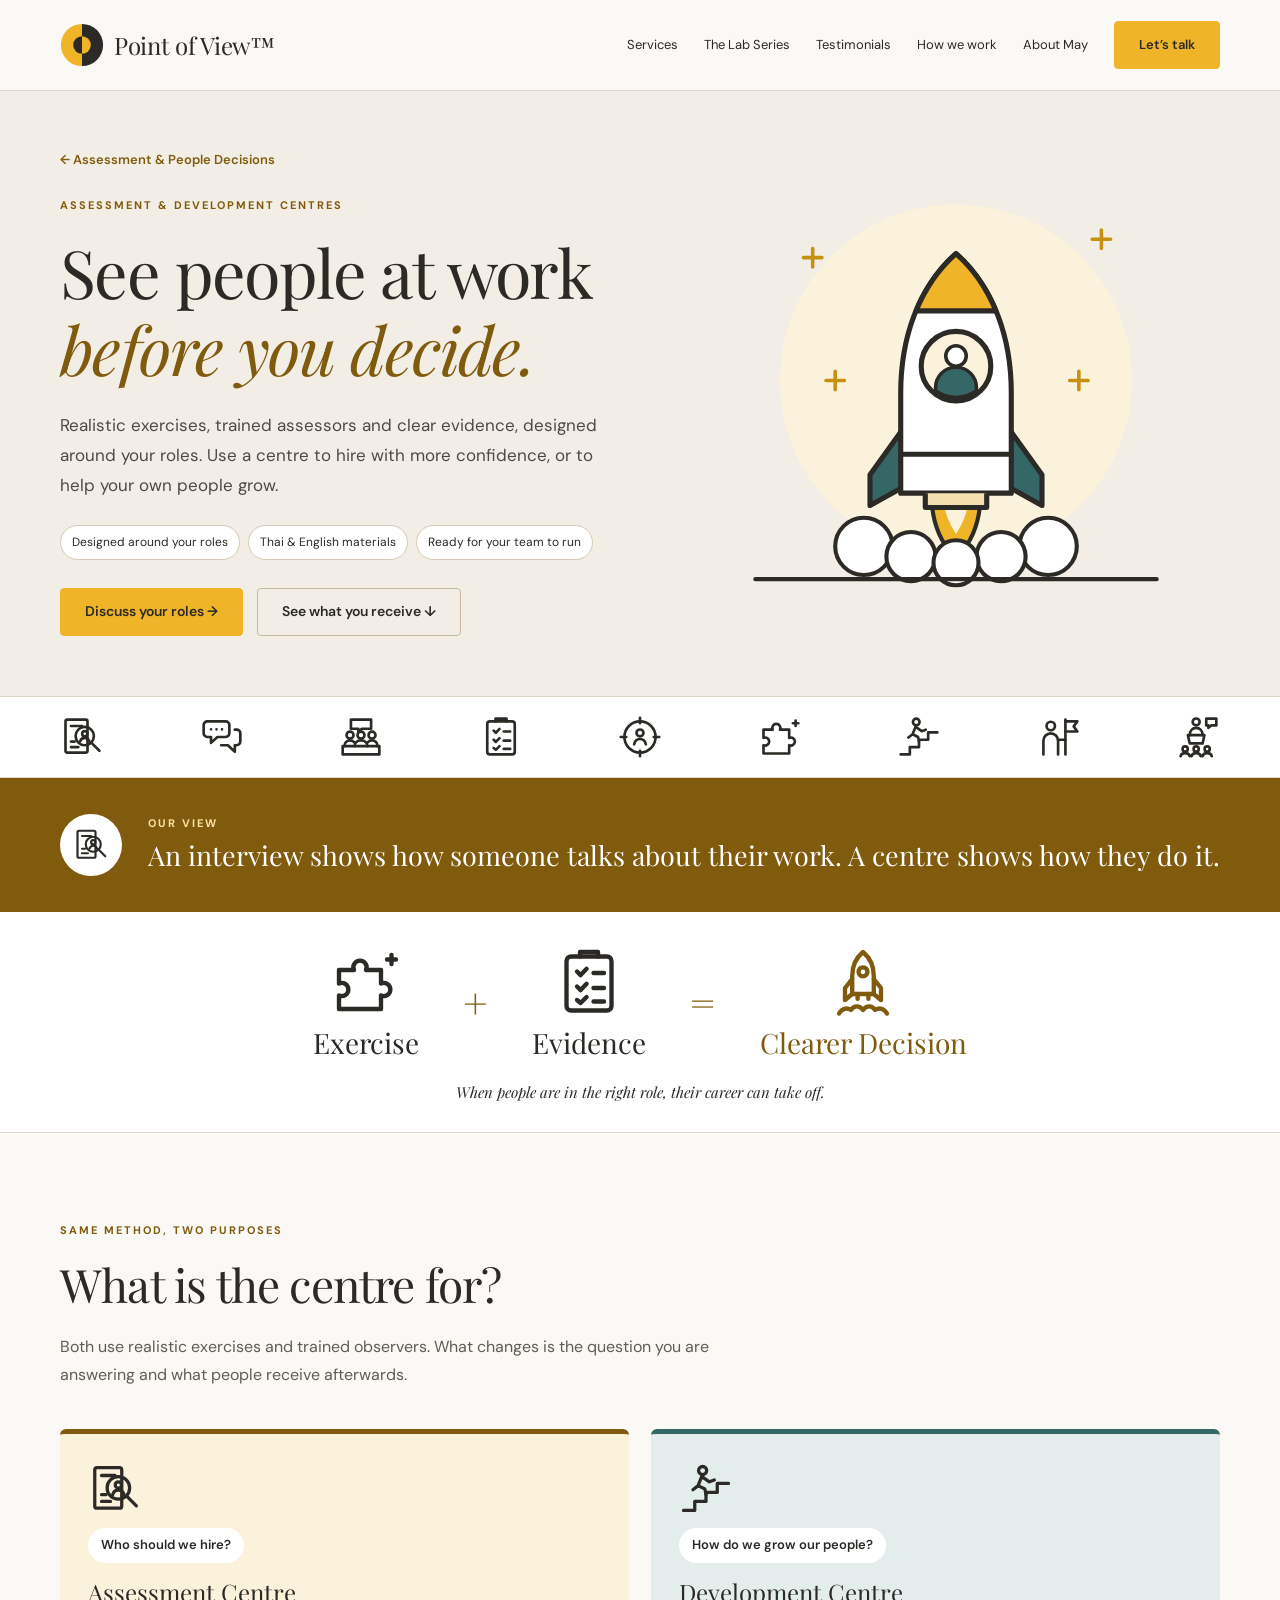
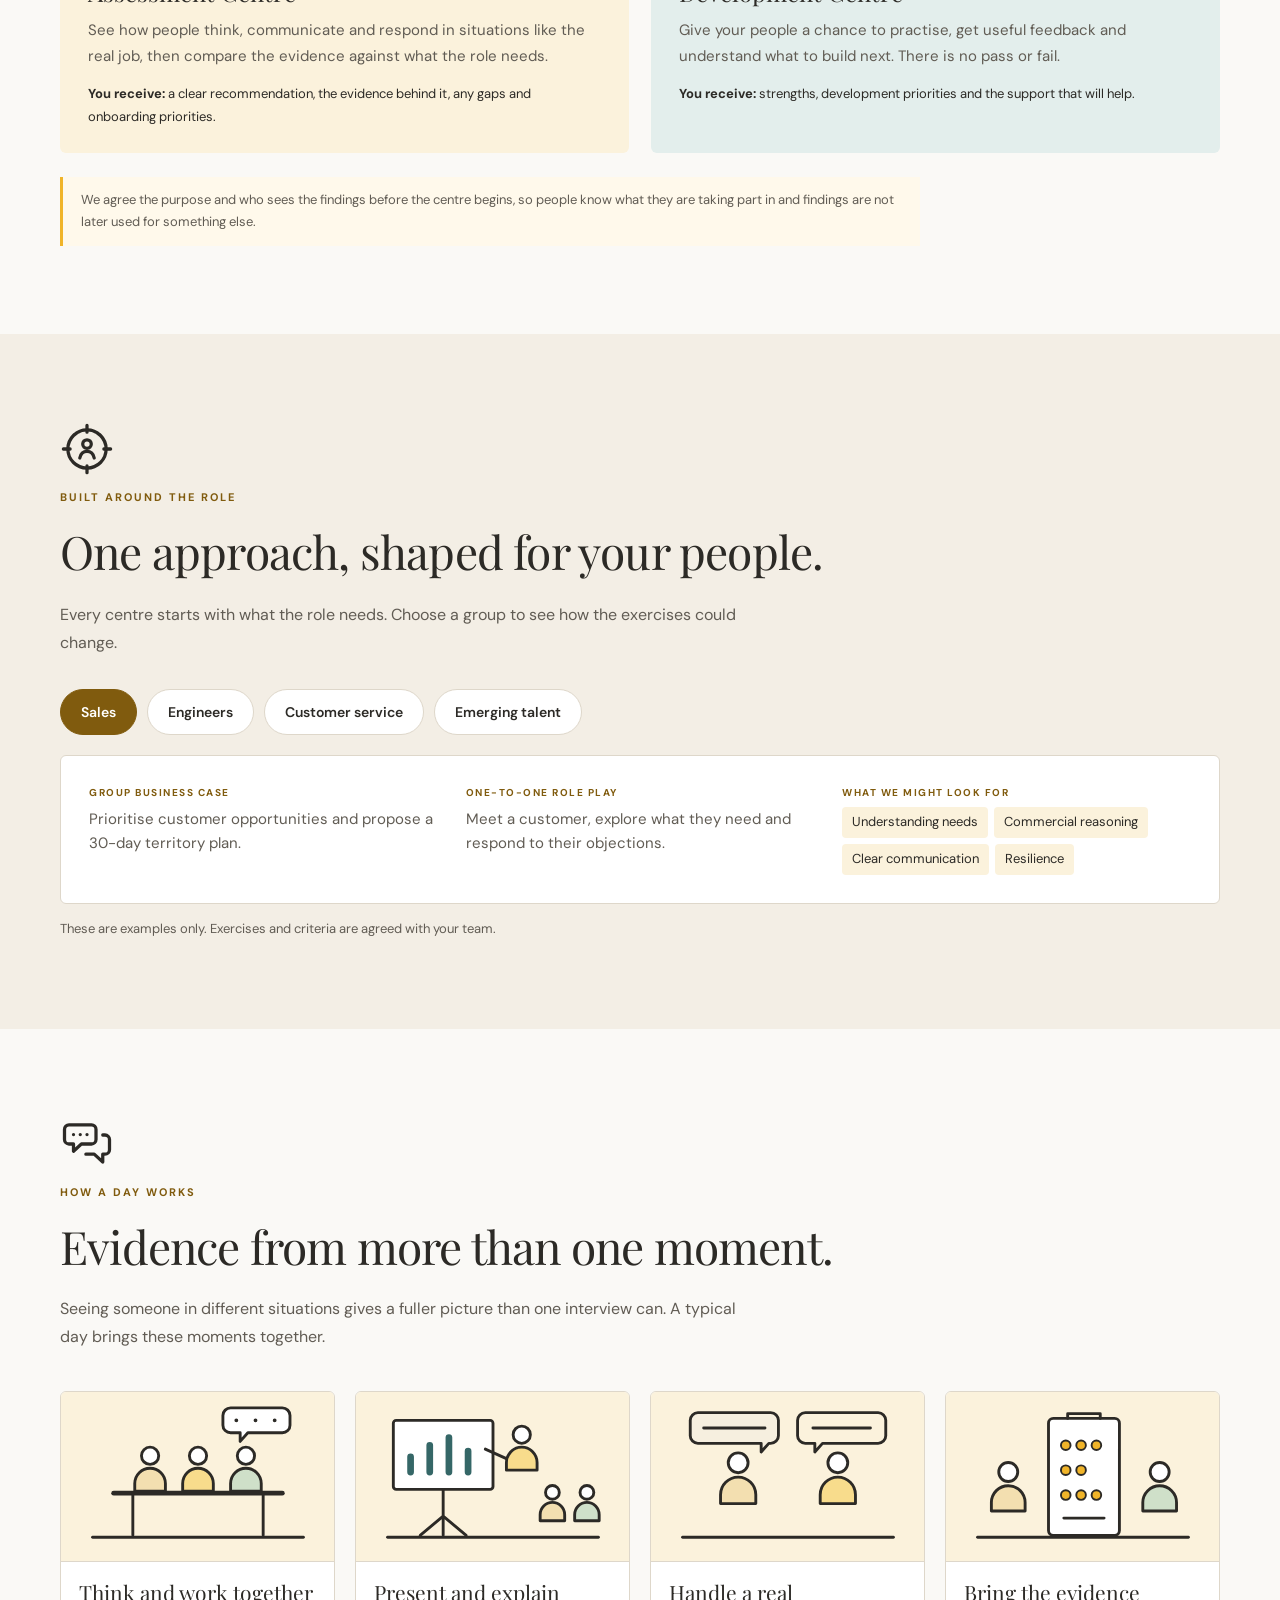
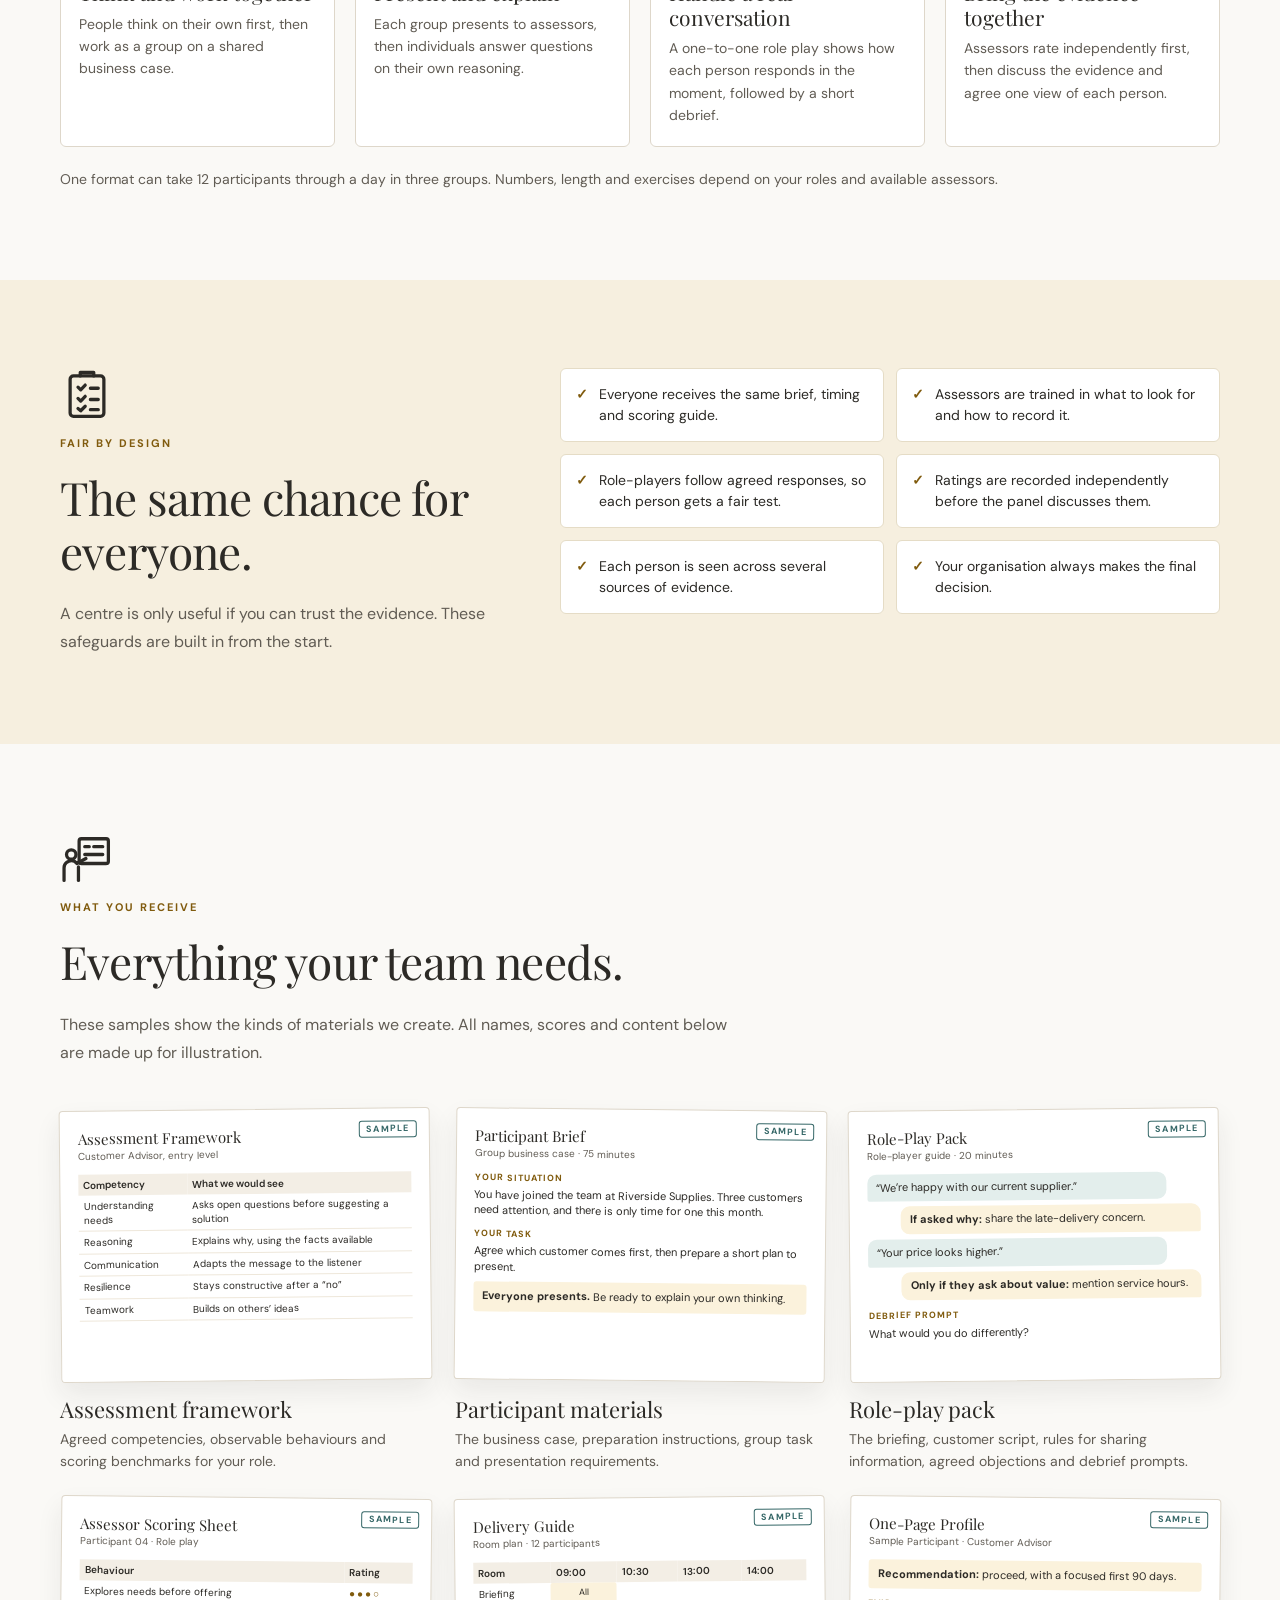
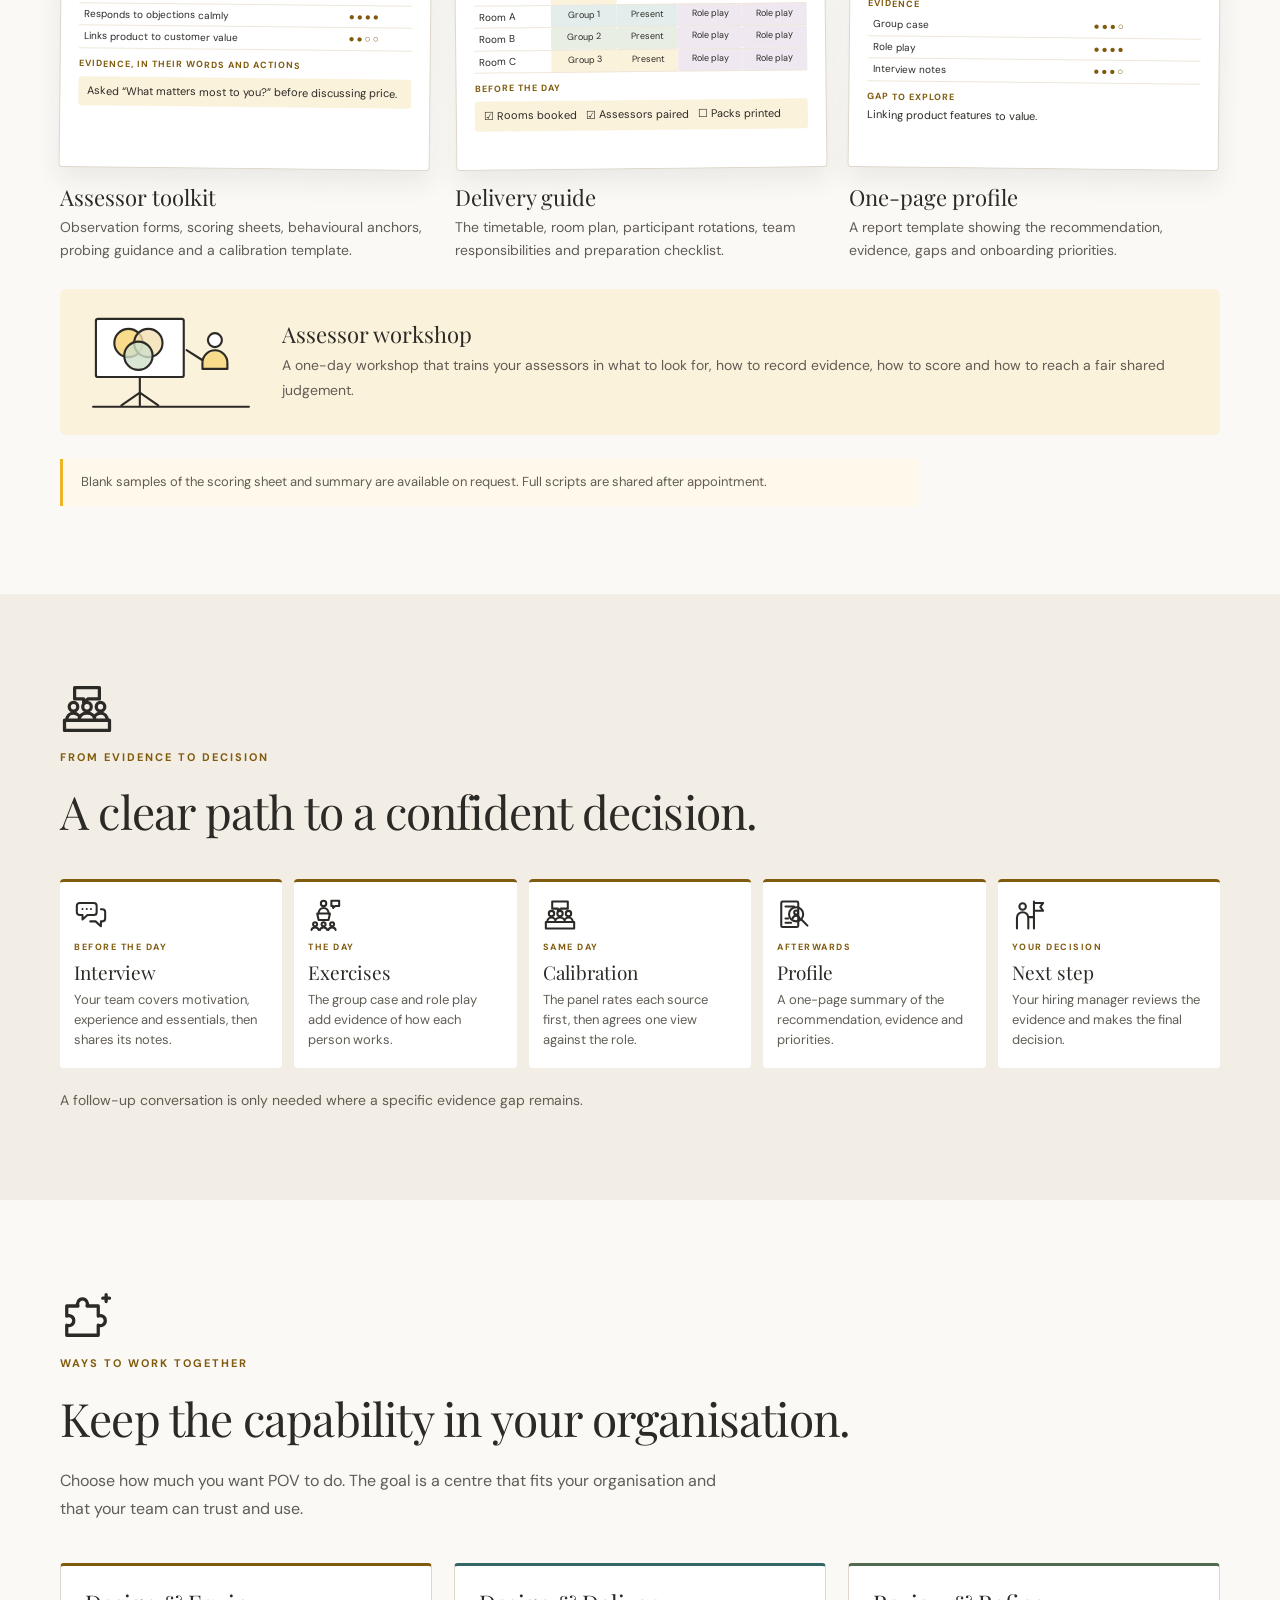
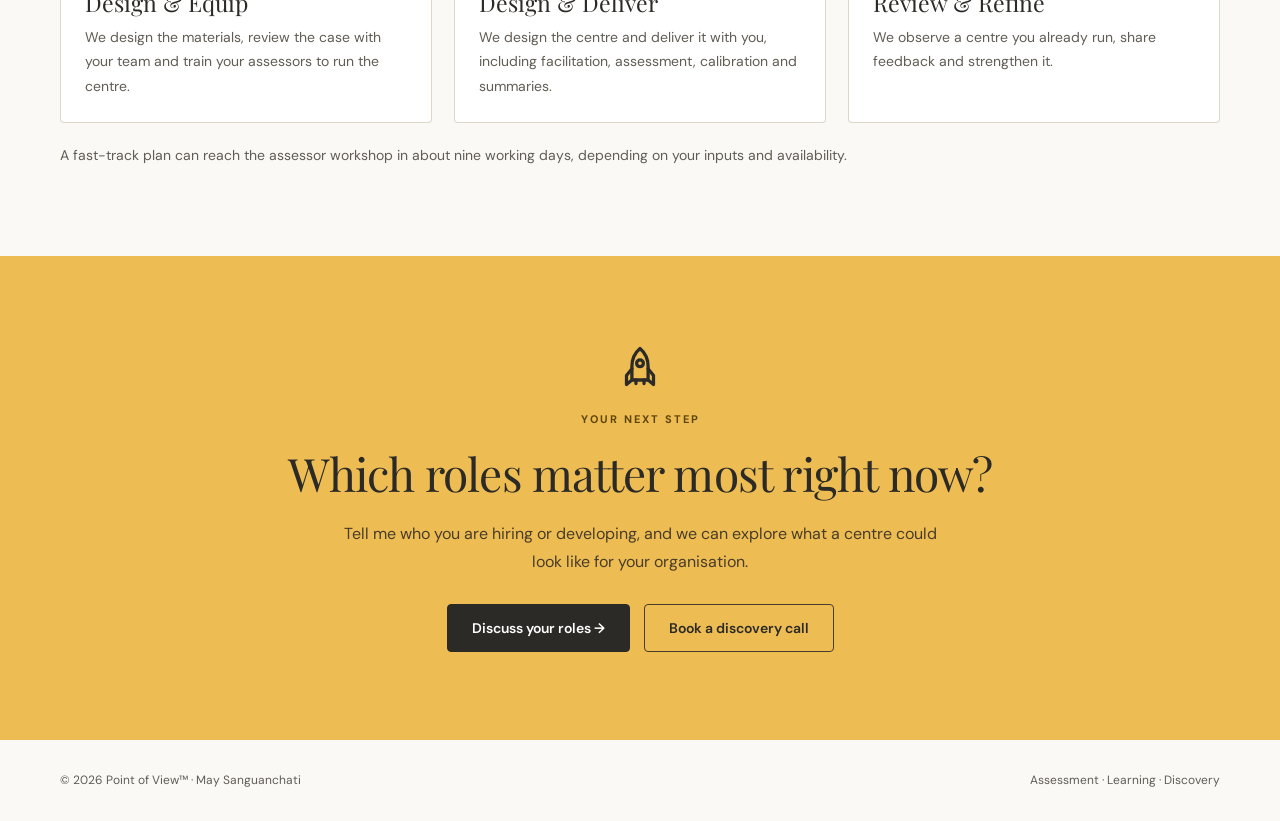
==== commit d4270926: "Update index.html" ====
--- a/assessment-centre/index.html
+++ b/assessment-centre/index.html
@@ -93,6 +93,8 @@
 .purpose-grid,.opts,.show-grid{grid-template-columns:1fr}.role-panel{grid-template-columns:1fr;gap:18px;padding:22px}.fair ul{grid-template-columns:1fr}.work{grid-template-columns:1fr;padding:20px}.work .scene{width:150px}.strip svg{width:34px;height:34px}.strip svg:nth-child(n+7){display:none}.tab{flex:1 1 42%;padding:9px 10px;font-size:13px}.sheet{transform:none!important}footer .wrap{flex-direction:column;gap:8px}html{scroll-padding-top:95px}}
 @media(max-width:480px){.day-grid,.flow{grid-template-columns:1fr}.day-img{height:190px}}
 @media(prefers-reduced-motion:reduce){html{scroll-behavior:auto}.sheet{transition:none}.ship,.shake,.flame,.puff,.star,.mini-ship{animation:none}}
+.brand{display:inline-flex;align-items:center;gap:10px;text-decoration:none;color:#2c2a26}.brand-mark{display:block;width:44px;height:44px;flex:0 0 44px}.brand-name{font-family:'Playfair Display',Georgia,serif;font-size:24px;line-height:1;letter-spacing:-.3px;white-space:nowrap}
+@media(max-width:760px){.brand-mark{width:38px;height:38px;flex-basis:38px}.brand-name{font-size:21px}}
 </style></head><body>
 <svg width="0" height="0" style="position:absolute" aria-hidden="true"><defs>
 <g id="i-profile" fill="none" stroke="currentColor" stroke-width="1.45" stroke-linecap="round" stroke-linejoin="round"><rect x="3" y="2.5" width="12" height="18" rx="1"/><path d="M6 17.5h4M6 14.5h2M6 6h6"/><circle cx="13.5" cy="11.5" r="5"/><circle cx="13.5" cy="10.2" r="1.4"/><path d="M11 14.4c.4-1.3 1.3-1.9 2.5-1.900s2.1.6 2.5 1.9"/><path d="M17.2 15.200L21.5 19.5"/></g>
@@ -108,7 +110,7 @@
 <g id="i-rocket" fill="none" stroke="currentColor" stroke-width="1.45" stroke-linecap="round" stroke-linejoin="round"><path d="M12 2c2.6 2.2 3.6 5 3.6 8v6H8.400v-6c0-3 1-5.8 3.6-8z"/><path d="M8.4 11L6 14v4l2.4-2M15.6 11L18 14v4l-2.4-2"/><path d="M10.2 16v1.600M13.8 16v1.6"/><circle cx="12" cy="8.6" r="1.5"/></g>
 </defs></svg>
 <a class="skip" href="#main">Skip to content</a>
-<header><nav class="wrap" aria-label="Main navigation"><a class="brand" href="/" aria-label="Point of View home"><img src="[data-uri]" alt="Point of View™"></a><button class="menu-toggle" aria-expanded="false" aria-controls="navigation">Menu</button><div class="nav-links" id="navigation"><a href="/#services">Services</a><a href="/#learning-labs">The Lab Series</a><a href="/#testimonials">Testimonials</a><a href="/#how-it-works">How we work</a><a href="/#about">About May</a><a class="button" href="#contact">Let’s talk</a></div></nav></header>
+<header><nav class="wrap" aria-label="Main navigation"><a class="brand" href="/" aria-label="Point of View home"><svg class="brand-mark" viewBox="0 0 100 100" aria-hidden="true"><path d="M50 2a48 48 0 0 0 0 96z" fill="#f0b429"/><path d="M50 2a48 48 0 0 1 0 96z" fill="#2c2a26"/><path d="M50 30a20 20 0 0 0 0 40z" fill="#2c2a26"/><path d="M50 30a20 20 0 0 1 0 40z" fill="#f0b429"/></svg><span class="brand-name">Point of View™</span></a><button class="menu-toggle" aria-expanded="false" aria-controls="navigation">Menu</button><div class="nav-links" id="navigation"><a href="/#services">Services</a><a href="/#learning-labs">The Lab Series</a><a href="/#testimonials">Testimonials</a><a href="/#how-it-works">How we work</a><a href="/#about">About May</a><a class="button" href="#contact">Let’s talk</a></div></nav></header>
 <main id="main">
 <section class="hero"><div class="wrap hero-grid"><div>
 <a class="back" href="/#assessment">← Assessment &amp; People Decisions</a>
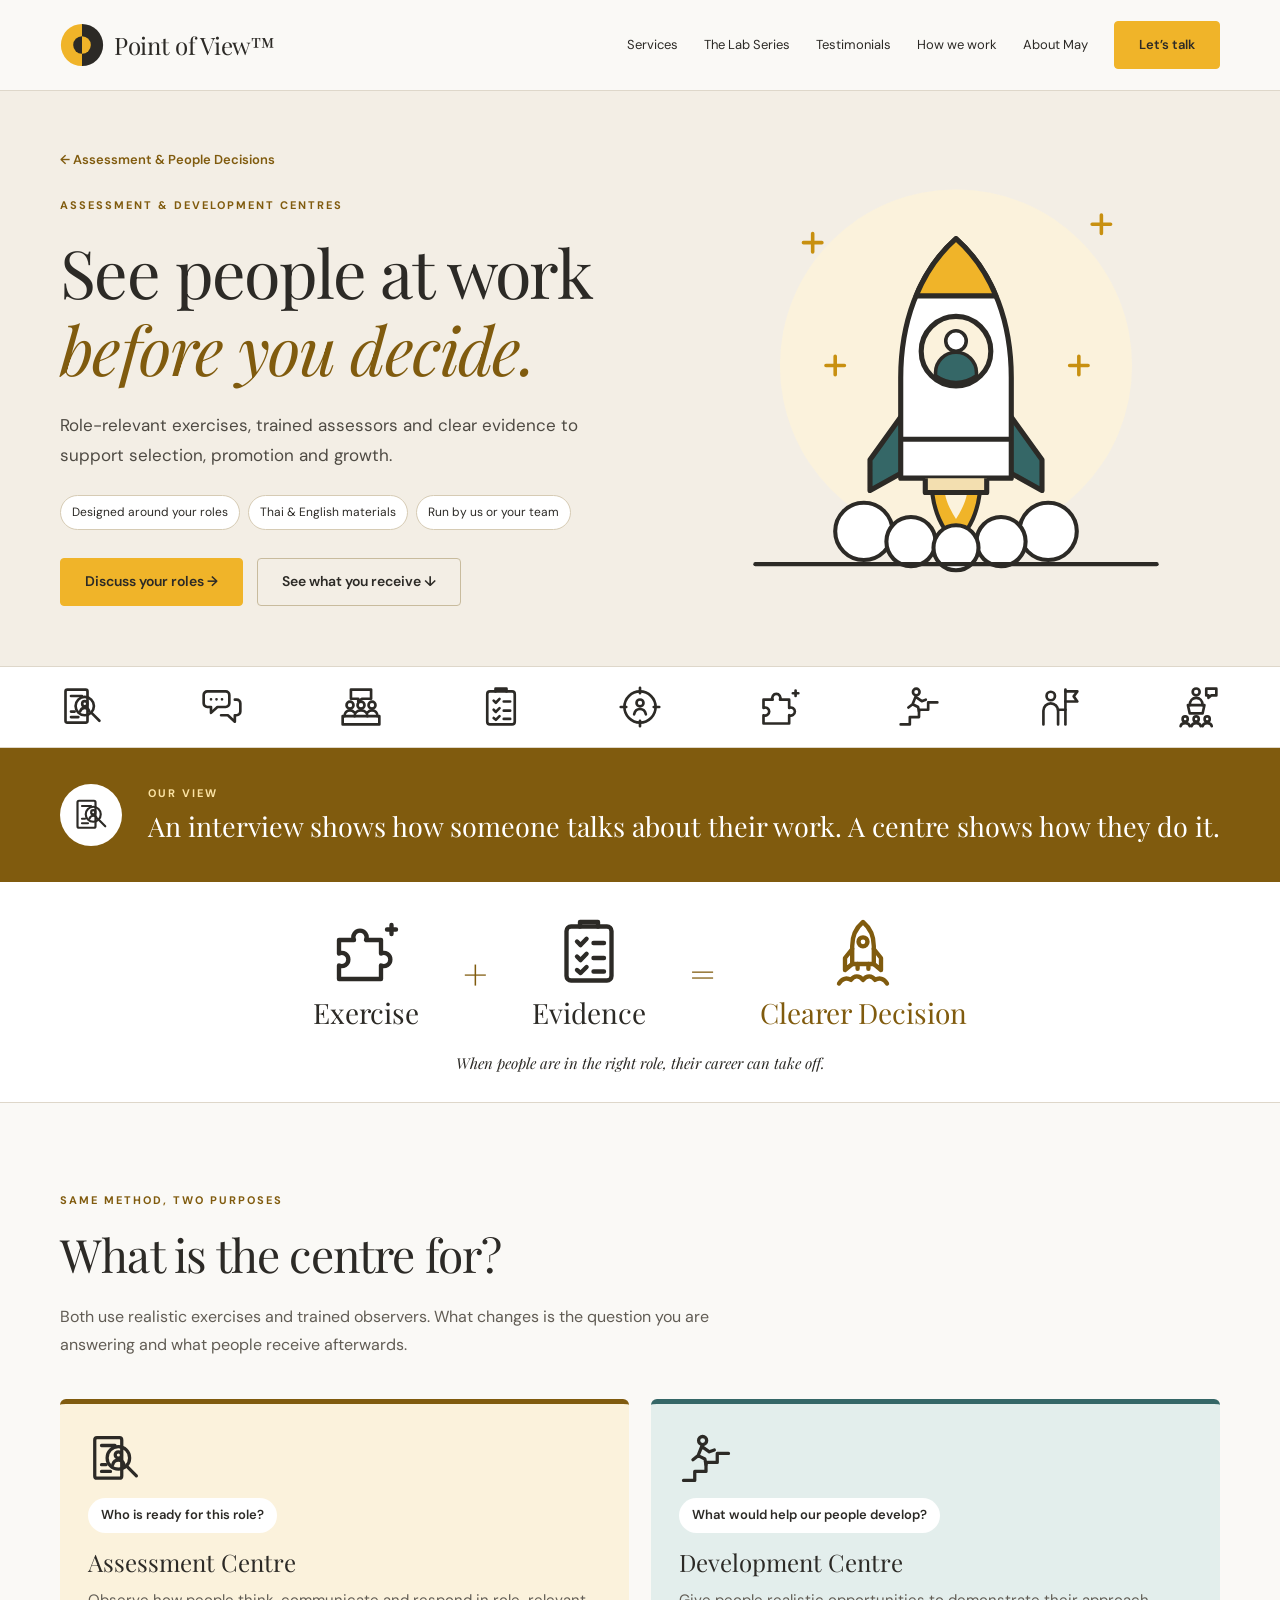
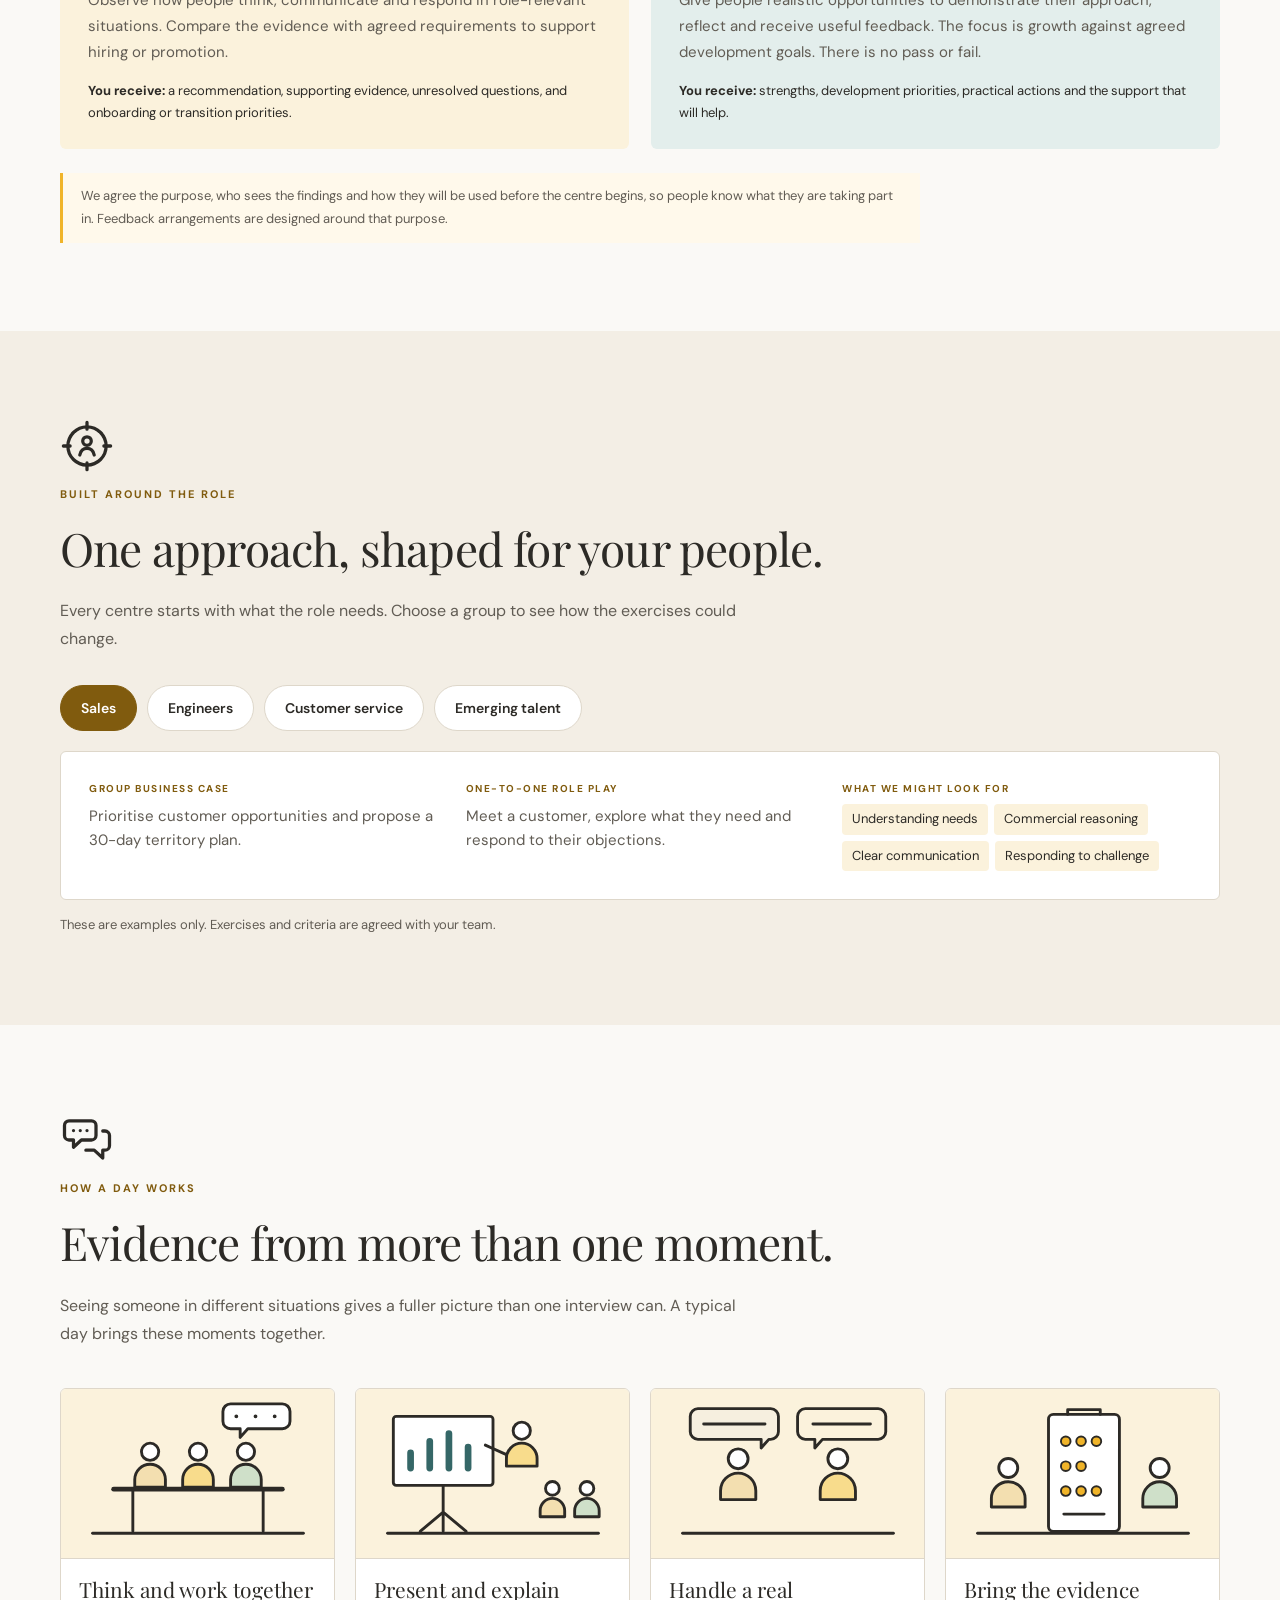
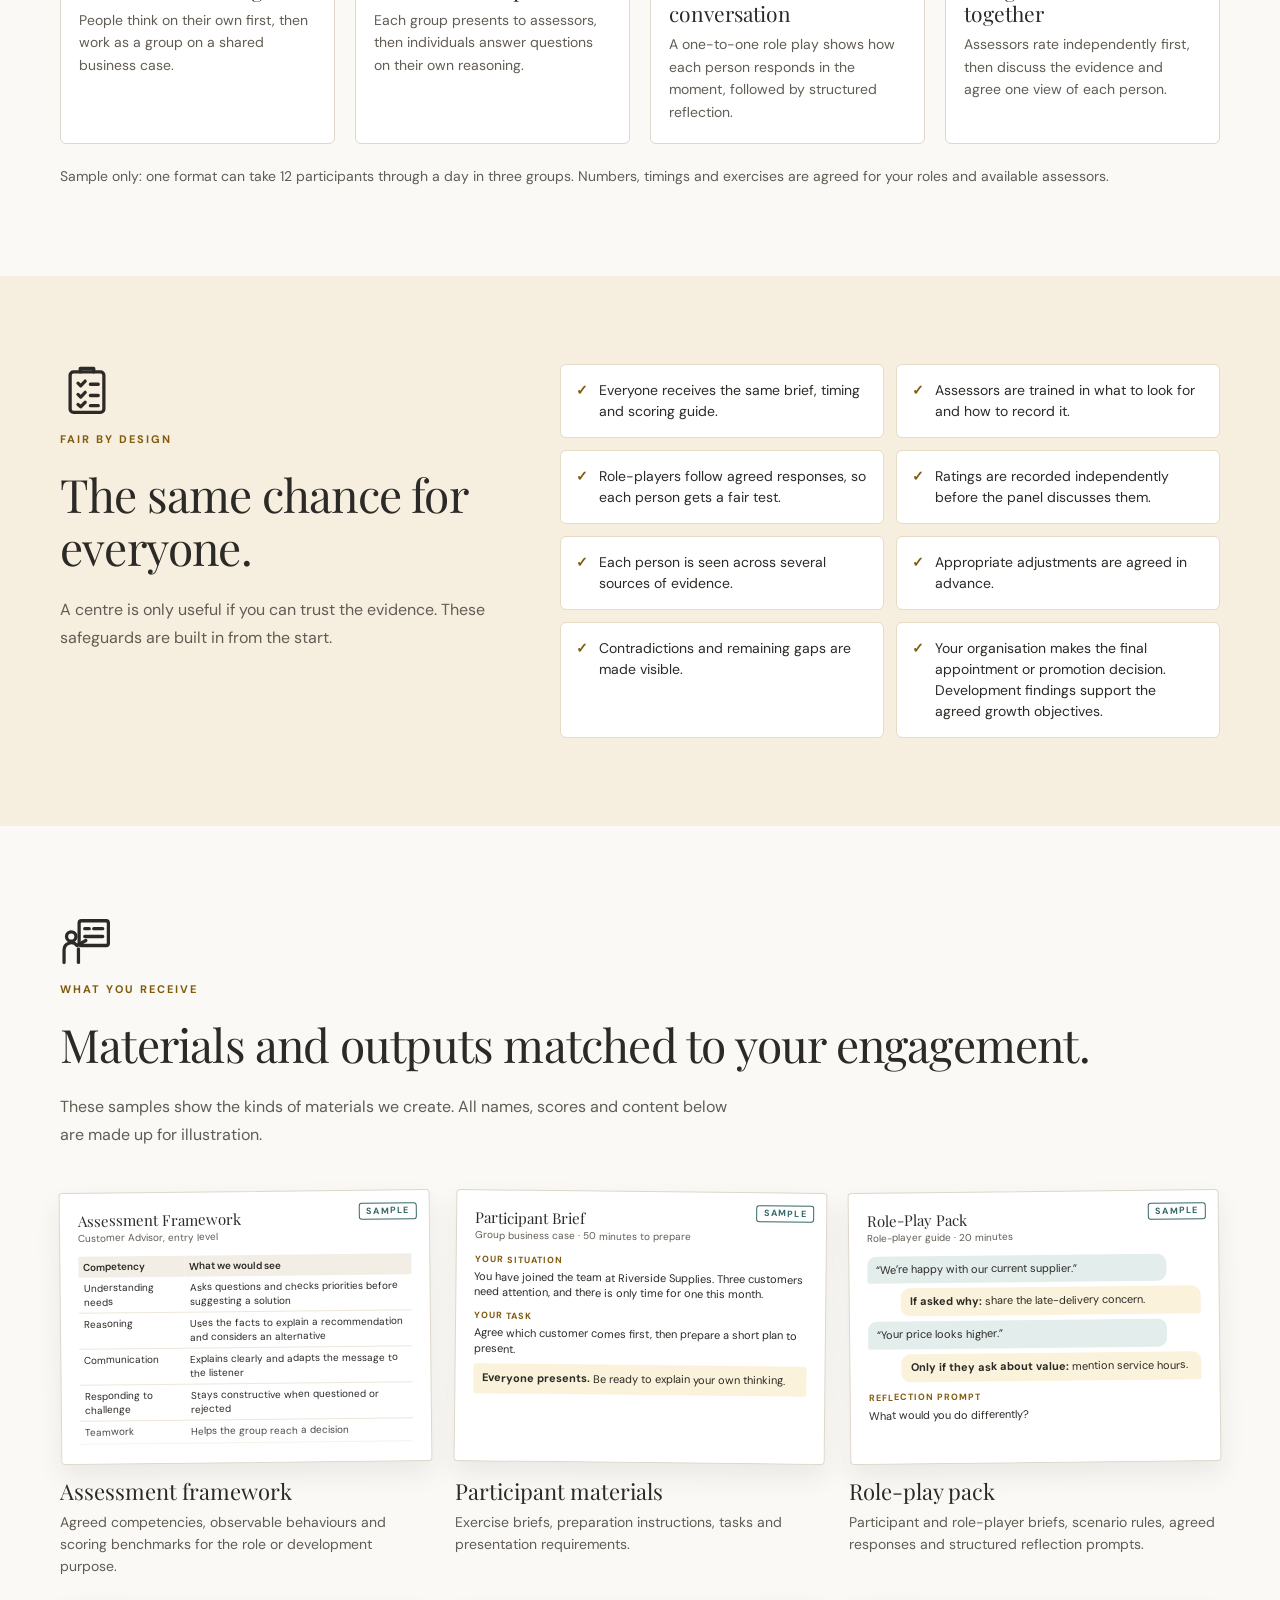
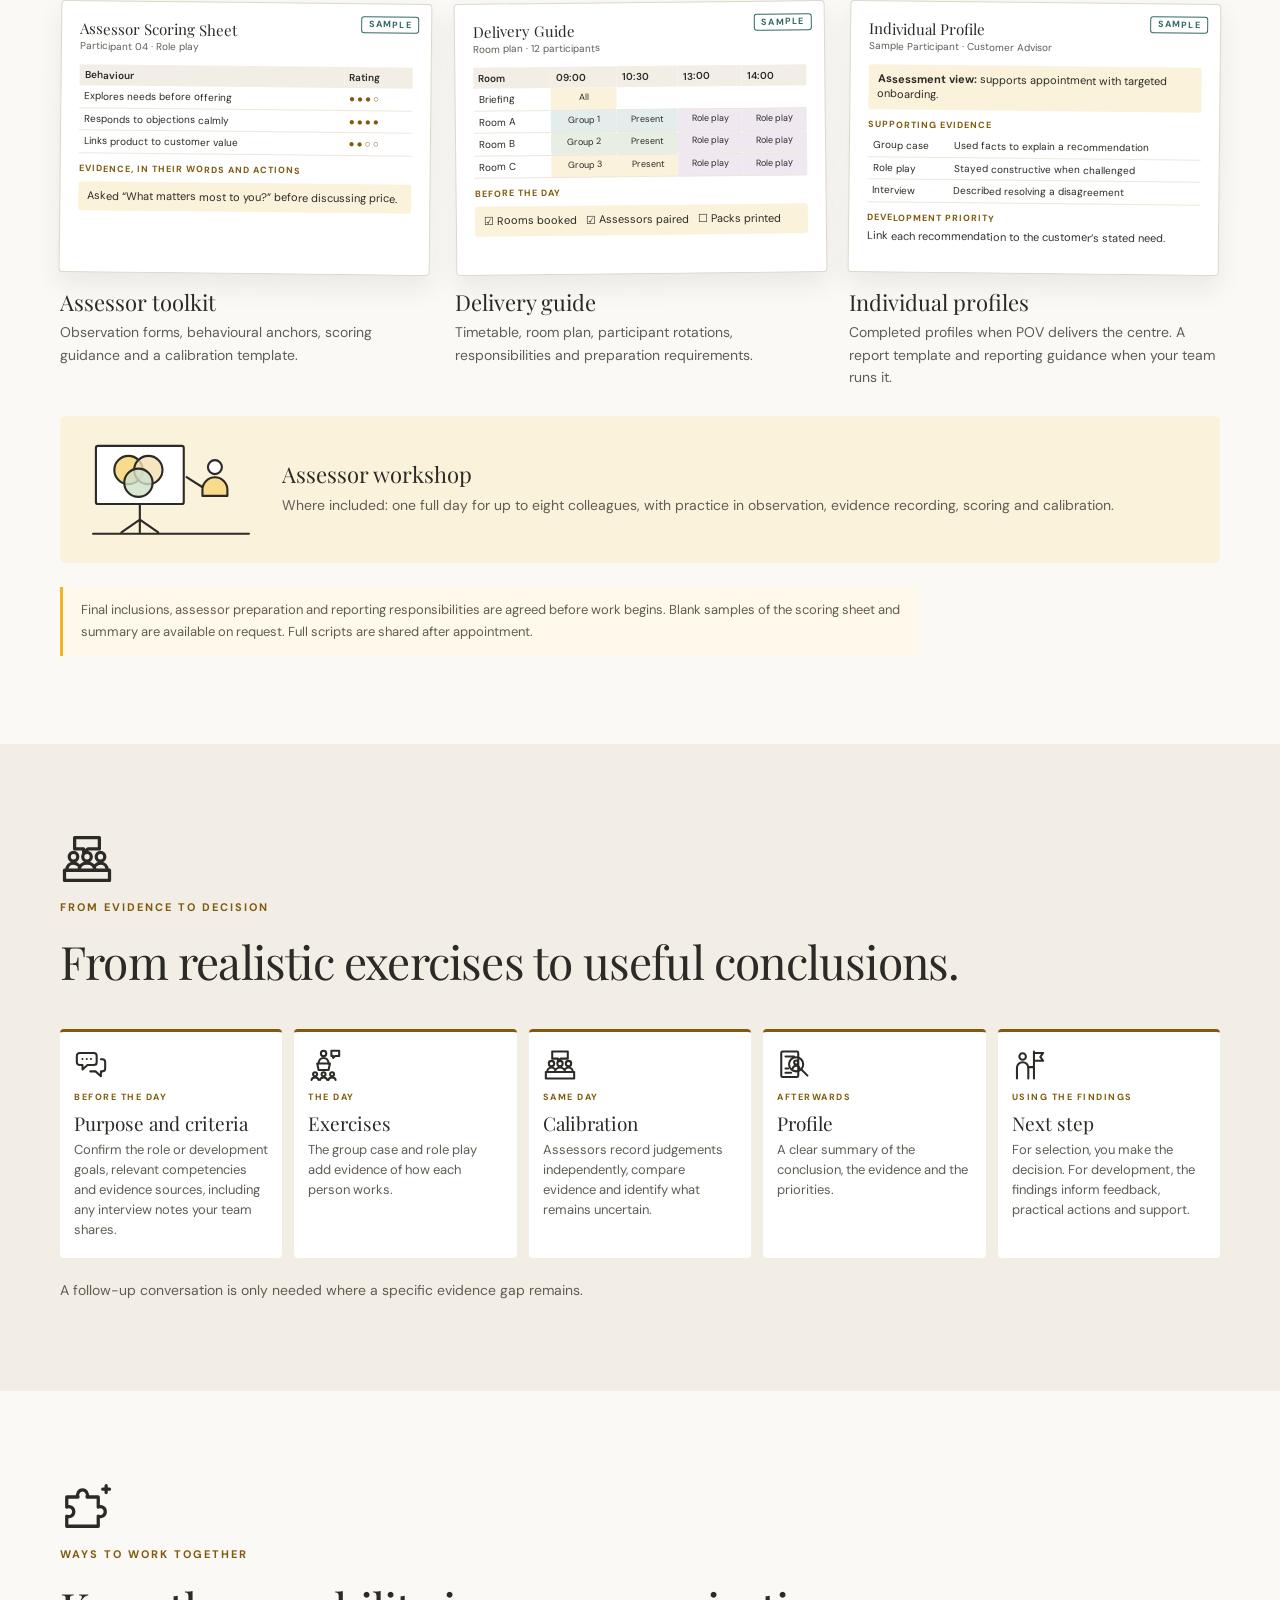
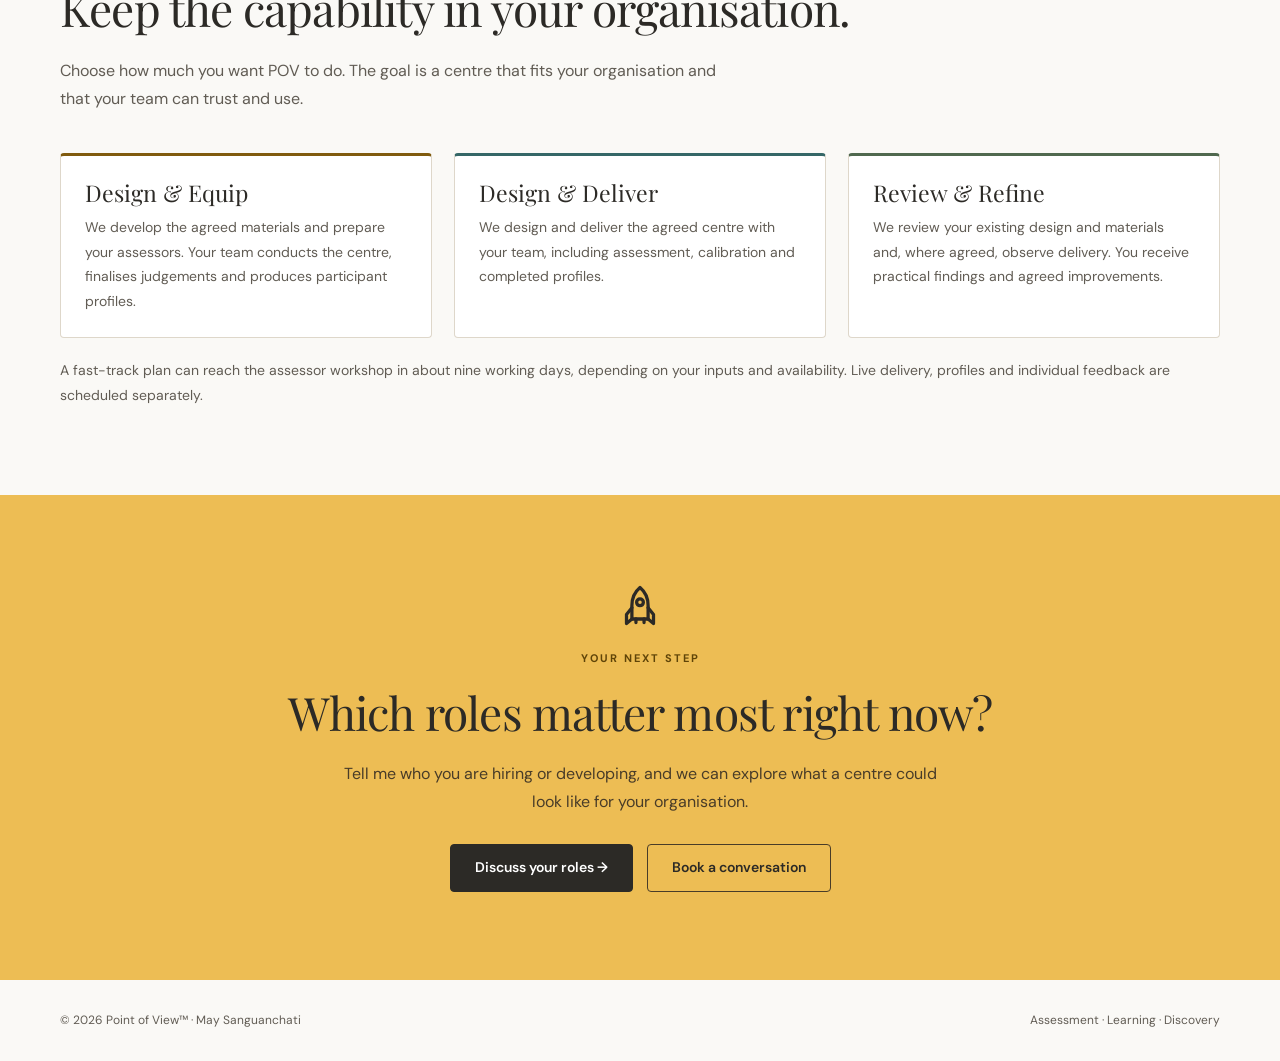
==== commit 0c34f47c: "Update index.html" ====
--- a/assessment-centre/index.html
+++ b/assessment-centre/index.html
@@ -116,8 +116,8 @@
 <a class="back" href="/#assessment">← Assessment &amp; People Decisions</a>
 <div class="eyebrow">Assessment &amp; Development Centres</div>
 <h1>See people at work <em>before you decide.</em></h1>
-<p class="lead">Realistic exercises, trained assessors and clear evidence, designed around your roles. Use a centre to hire with more confidence, or to help your own people grow.</p>
-<div class="tags"><span>Designed around your roles</span><span>Thai &amp; English materials</span><span>Ready for your team to run</span></div>
+<p class="lead">Role-relevant exercises, trained assessors and clear evidence to support selection, promotion and growth.</p>
+<div class="tags"><span>Designed around your roles</span><span>Thai &amp; English materials</span><span>Run by us or your team</span></div>
 <div class="actions"><a class="button" href="#contact">Discuss your roles →</a><a class="button secondary" href="#deliverables">See what you receive ↓</a></div>
 </div><figure class="hero-art"><svg viewBox="0 0 420 400" role="img" aria-label="A rocket with a person at the window taking off">
 <circle cx="210" cy="190" r="172" fill="#fbf2dc"/><path class="star s0" d="M70 61v18M61 70h18" stroke="#c89010" stroke-width="3.5" stroke-linecap="round"/><path class="star s1" d="M352 43v18M343 52h18" stroke="#c89010" stroke-width="3.5" stroke-linecap="round"/><path class="star s2" d="M330 181v18M321 190h18" stroke="#c89010" stroke-width="3.5" stroke-linecap="round"/><path class="star s0" d="M92 181v18M83 190h18" stroke="#c89010" stroke-width="3.5" stroke-linecap="round"/>
@@ -138,9 +138,9 @@
 <section class="formula" aria-label="Exercise plus Evidence equals Clearer Decision"><div class="wrap"><div class="f-item"><svg viewBox="0 0 24 24" aria-hidden="true"><use href="#i-puzzle"/></svg><span>Exercise</span></div><span class="f-sign" aria-hidden="true">+</span><div class="f-item"><svg viewBox="0 0 24 24" aria-hidden="true"><use href="#i-list"/></svg><span>Evidence</span></div><span class="f-sign" aria-hidden="true">=</span><div class="f-item"><svg viewBox="0 0 24 24" aria-hidden="true" style="overflow:hidden"><g class="mini-ship"><use href="#i-rocket"/></g><path d="M4 22.5c1-1.800 2.600-2 4-1.200 1-1.600 2.800-1.600 4 0 1.200-1.600 3-1.600 4 0 1.400-.8 3-.6 4 1.200" fill="none" stroke="currentColor" stroke-width="1.45" stroke-linecap="round" stroke-linejoin="round"/></svg><span>Clearer Decision</span></div></div><p class="take">When people are in the right role, their career can take off.</p></section>
 <section class="section"><div class="wrap"><div class="eyebrow">Same method, two purposes</div><h2>What is the centre for?</h2><p class="intro">Both use realistic exercises and trained observers. What changes is the question you are answering and what people receive afterwards.</p>
 <div class="purpose-grid">
-<article class="purpose"><svg class="p-icon" viewBox="0 0 24 24" aria-hidden="true"><use href="#i-profile"/></svg><span class="q">Who should we hire?</span><h3>Assessment Centre</h3><p>See how people think, communicate and respond in situations like the real job, then compare the evidence against what the role needs.</p><p class="out"><strong>You receive:</strong> a clear recommendation, the evidence behind it, any gaps and onboarding priorities.</p></article>
-<article class="purpose dev"><svg class="p-icon" viewBox="0 0 24 24" aria-hidden="true"><use href="#i-stairs"/></svg><span class="q">How do we grow our people?</span><h3>Development Centre</h3><p>Give your people a chance to practise, get useful feedback and understand what to build next. There is no pass or fail.</p><p class="out"><strong>You receive:</strong> strengths, development priorities and the support that will help.</p></article>
-</div><p class="note">We agree the purpose and who sees the findings before the centre begins, so people know what they are taking part in and findings are not later used for something else.</p></div></section>
+<article class="purpose"><svg class="p-icon" viewBox="0 0 24 24" aria-hidden="true"><use href="#i-profile"/></svg><span class="q">Who is ready for this role?</span><h3>Assessment Centre</h3><p>Observe how people think, communicate and respond in role-relevant situations. Compare the evidence with agreed requirements to support hiring or promotion.</p><p class="out"><strong>You receive:</strong> a recommendation, supporting evidence, unresolved questions, and onboarding or transition priorities.</p></article>
+<article class="purpose dev"><svg class="p-icon" viewBox="0 0 24 24" aria-hidden="true"><use href="#i-stairs"/></svg><span class="q">What would help our people develop?</span><h3>Development Centre</h3><p>Give people realistic opportunities to demonstrate their approach, reflect and receive useful feedback. The focus is growth against agreed development goals. There is no pass or fail.</p><p class="out"><strong>You receive:</strong> strengths, development priorities, practical actions and the support that will help.</p></article>
+</div><p class="note">We agree the purpose, who sees the findings and how they will be used before the centre begins, so people know what they are taking part in. Feedback arrangements are designed around that purpose.</p></div></section>
 <section class="section roles"><div class="wrap"><svg class="sec-icon" viewBox="0 0 24 24" aria-hidden="true"><use href="#i-target"/></svg><div class="eyebrow">Built around the role</div><h2>One approach, shaped for your people.</h2><p class="intro">Every centre starts with what the role needs. Choose a group to see how the exercises could change.</p>
 <div class="tabs" role="tablist" aria-label="Choose a group of roles">
 <button class="tab" role="tab" id="t-sales" aria-selected="true" aria-controls="p-sales">Sales</button>
@@ -148,7 +148,7 @@
 <button class="tab" role="tab" id="t-cs" aria-selected="false" aria-controls="p-cs" tabindex="-1">Customer service</button>
 <button class="tab" role="tab" id="t-tal" aria-selected="false" aria-controls="p-tal" tabindex="-1">Emerging talent</button>
 </div>
-<div class="role-panel" role="tabpanel" id="p-sales" aria-labelledby="t-sales"><div><span class="mini">Group business case</span><p>Prioritise customer opportunities and propose a 30-day territory plan.</p></div><div><span class="mini">One-to-one role play</span><p>Meet a customer, explore what they need and respond to their objections.</p></div><div><span class="mini">What we might look for</span><ul><li>Understanding needs</li><li>Commercial reasoning</li><li>Clear communication</li><li>Resilience</li></ul></div></div>
+<div class="role-panel" role="tabpanel" id="p-sales" aria-labelledby="t-sales"><div><span class="mini">Group business case</span><p>Prioritise customer opportunities and propose a 30-day territory plan.</p></div><div><span class="mini">One-to-one role play</span><p>Meet a customer, explore what they need and respond to their objections.</p></div><div><span class="mini">What we might look for</span><ul><li>Understanding needs</li><li>Commercial reasoning</li><li>Clear communication</li><li>Responding to challenge</li></ul></div></div>
 <div class="role-panel" role="tabpanel" id="p-eng" aria-labelledby="t-eng" hidden><div><span class="mini">Group business case</span><p>Investigate a recurring fault and recommend a fix within a limited budget.</p></div><div><span class="mini">One-to-one role play</span><p>Explain a technical risk to a manager without a technical background.</p></div><div><span class="mini">What we might look for</span><ul><li>Structured problem solving</li><li>Safety and quality judgement</li><li>Clear explanation</li><li>Collaboration</li></ul></div></div>
 <div class="role-panel" role="tabpanel" id="p-cs" aria-labelledby="t-cs" hidden><div><span class="mini">Group business case</span><p>Review a service process after complaints rise, and agree what to change first.</p></div><div><span class="mini">One-to-one role play</span><p>Help an unhappy customer while working within company policy.</p></div><div><span class="mini">What we might look for</span><ul><li>Empathy</li><li>Ownership</li><li>Problem solving</li><li>Composure</li></ul></div></div>
 <div class="role-panel" role="tabpanel" id="p-tal" aria-labelledby="t-tal" hidden><div><span class="mini">Group business case</span><p>Work through a business challenge and present a recommendation to a panel.</p></div><div><span class="mini">One-to-one role play</span><p>Hold a difficult conversation with a team member.</p></div><div><span class="mini">What we might look for</span><ul><li>Reasoning and judgement</li><li>Influence</li><li>Developing others</li><li>Willingness to learn</li></ul></div></div>
@@ -158,9 +158,9 @@
 <div class="day-grid">
 <article class="day"><div class="day-img"><svg class="scene" viewBox="0 0 240 150" role="img" aria-label="Three people working together at a table"><g stroke="#2c2a26" stroke-width="3" stroke-linecap="round" stroke-linejoin="round" fill="none"><circle cx="70" cy="53" r="9" fill="#fff"/><path d="M54 90v-8a16 16 0 0 1 32 0v8z" fill="#f3dfb0"/><circle cx="120" cy="53" r="9" fill="#fff"/><path d="M104 90v-8a16 16 0 0 1 32 0v8z" fill="#f8dc8c"/><circle cx="170" cy="53" r="9" fill="#fff"/><path d="M154 90v-8a16 16 0 0 1 32 0v8z" fill="#cfe0c9"/><path d="M32 92h176" stroke-width="5"/><path d="M52 92v44M188 92v44"/><path d="M154 3h54a8 8 0 0 1 8 8v10a8 8 0 0 1-8 8H172l-8 9v-9H154a8 8 0 0 1-8-8v-10a8 8 0 0 1 8-8z" fill="#fff"/><path d="M160 16h.01M180 16h.01M200 16h.01" stroke-width="4"/><path d="M10 138h220"/></g></svg></div><div class="day-txt"><h3>Think and work together</h3><p>People think on their own first, then work as a group on a shared business case.</p></div></article>
 <article class="day"><div class="day-img"><svg class="scene" viewBox="0 0 240 150" role="img" aria-label="A person presenting a chart to two seated people"><g stroke="#2c2a26" stroke-width="3" stroke-linecap="round" stroke-linejoin="round" fill="none"><rect x="16" y="16" width="104" height="72" rx="3" fill="#fff"/><path d="M34 70V54M54 70V42M74 70V34M94 70V48" stroke="#356767" stroke-width="7"/><path d="M68 88v48M44 136l24-20 24 20"/><circle cx="150" cy="31" r="9" fill="#fff"/><path d="M134 68v-8a16 16 0 0 1 32 0v8z" fill="#f8dc8c"/><path d="M134 56L112 46"/><circle cx="182" cy="91.2" r="7.2" fill="#fff"/><path d="M169.2 120.80000000000001v-6.4a12.8 12.8 0 0 1 25.6 0v6.4z" fill="#f3dfb0"/><circle cx="218" cy="91.2" r="7.2" fill="#fff"/><path d="M205.2 120.80000000000001v-6.4a12.8 12.8 0 0 1 25.6 0v6.4z" fill="#cfe0c9"/><path d="M10 138h220"/></g></svg></div><div class="day-txt"><h3>Present and explain</h3><p>Each group presents to assessors, then individuals answer questions on their own reasoning.</p></div></article>
-<article class="day"><div class="day-img"><svg class="scene" viewBox="0 0 240 150" role="img" aria-label="Two people in a one-to-one conversation"><g stroke="#2c2a26" stroke-width="3" stroke-linecap="round" stroke-linejoin="round" fill="none"><circle cx="68" cy="60.35" r="10.35" fill="#fff"/><path d="M49.6 102.89999999999999v-9.2a18.4 18.4 0 0 1 36.8 0v9.2z" fill="#f3dfb0"/><circle cx="172" cy="60.35" r="10.35" fill="#fff"/><path d="M153.6 102.89999999999999v-9.2a18.4 18.4 0 0 1 36.8 0v9.2z" fill="#f8dc8c"/><path d="M26 8h76a8 8 0 0 1 8 8v16a8 8 0 0 1-8 8H100l-8 9v-9H26a8 8 0 0 1-8-8v-16a8 8 0 0 1 8-8z" fill="#f6efdf"/><path d="M32 24h64"/><path d="M138 8h76a8 8 0 0 1 8 8v16a8 8 0 0 1-8 8H156l-8 9v-9H138a8 8 0 0 1-8-8v-16a8 8 0 0 1 8-8z" fill="#fbf2dc"/><path d="M146 24h60"/><path d="M10 138h220"/></g></svg></div><div class="day-txt"><h3>Handle a real conversation</h3><p>A one-to-one role play shows how each person responds in the moment, followed by a short debrief.</p></div></article>
+<article class="day"><div class="day-img"><svg class="scene" viewBox="0 0 240 150" role="img" aria-label="Two people in a one-to-one conversation"><g stroke="#2c2a26" stroke-width="3" stroke-linecap="round" stroke-linejoin="round" fill="none"><circle cx="68" cy="60.35" r="10.35" fill="#fff"/><path d="M49.6 102.89999999999999v-9.2a18.4 18.4 0 0 1 36.8 0v9.2z" fill="#f3dfb0"/><circle cx="172" cy="60.35" r="10.35" fill="#fff"/><path d="M153.6 102.89999999999999v-9.2a18.4 18.4 0 0 1 36.8 0v9.2z" fill="#f8dc8c"/><path d="M26 8h76a8 8 0 0 1 8 8v16a8 8 0 0 1-8 8H100l-8 9v-9H26a8 8 0 0 1-8-8v-16a8 8 0 0 1 8-8z" fill="#f6efdf"/><path d="M32 24h64"/><path d="M138 8h76a8 8 0 0 1 8 8v16a8 8 0 0 1-8 8H156l-8 9v-9H138a8 8 0 0 1-8-8v-16a8 8 0 0 1 8-8z" fill="#fbf2dc"/><path d="M146 24h60"/><path d="M10 138h220"/></g></svg></div><div class="day-txt"><h3>Handle a real conversation</h3><p>A one-to-one role play shows how each person responds in the moment, followed by structured reflection.</p></div></article>
 <article class="day"><div class="day-img"><svg class="scene" viewBox="0 0 240 150" role="img" aria-label="Two assessors with a shared scoring sheet"><g stroke="#2c2a26" stroke-width="3" stroke-linecap="round" stroke-linejoin="round" fill="none"><rect x="84" y="14" width="74" height="122" rx="5" fill="#fff"/><path d="M104 14v-5h34v5"/><g fill="#f0b429" stroke-width="2"><circle cx="102" cy="42" r="5"/><circle cx="118" cy="42" r="5"/><circle cx="134" cy="42" r="5"/><circle cx="102" cy="68" r="5"/><circle cx="118" cy="68" r="5"/><circle cx="102" cy="94" r="5"/><circle cx="118" cy="94" r="5"/><circle cx="134" cy="94" r="5"/></g><path d="M100 118h42"/><circle cx="42" cy="69.9" r="9.9" fill="#fff"/><path d="M24.4 110.60000000000001v-8.8a17.6 17.6 0 0 1 35.2 0v8.8z" fill="#f3dfb0"/><circle cx="200" cy="69.9" r="9.9" fill="#fff"/><path d="M182.4 110.60000000000001v-8.8a17.6 17.6 0 0 1 35.2 0v8.8z" fill="#cfe0c9"/><path d="M10 138h220"/></g></svg></div><div class="day-txt"><h3>Bring the evidence together</h3><p>Assessors rate independently first, then discuss the evidence and agree one view of each person.</p></div></article>
-</div><p class="line-note">One format can take 12 participants through a day in three groups. Numbers, length and exercises depend on your roles and available assessors.</p></div></section>
+</div><p class="line-note">Sample only: one format can take 12 participants through a day in three groups. Numbers, timings and exercises are agreed for your roles and available assessors.</p></div></section>
 <section class="section fair"><div class="wrap fair-grid"><div><svg class="sec-icon" viewBox="0 0 24 24" aria-hidden="true"><use href="#i-list"/></svg><div class="eyebrow">Fair by design</div><h2>The same chance for everyone.</h2><p class="intro">A centre is only useful if you can trust the evidence. These safeguards are built in from the start.</p></div>
 <ul>
 <li>Everyone receives the same brief, timing and scoring guide.</li>
@@ -168,35 +168,37 @@
 <li>Role-players follow agreed responses, so each person gets a fair test.</li>
 <li>Ratings are recorded independently before the panel discusses them.</li>
 <li>Each person is seen across several sources of evidence.</li>
-<li>Your organisation always makes the final decision.</li>
+<li>Appropriate adjustments are agreed in advance.</li>
+<li>Contradictions and remaining gaps are made visible.</li>
+<li>Your organisation makes the final appointment or promotion decision. Development findings support the agreed growth objectives.</li>
 </ul></div></section>
-<section class="section" id="deliverables"><div class="wrap"><svg class="sec-icon" viewBox="0 0 24 24" aria-hidden="true"><use href="#i-board"/></svg><div class="eyebrow">What you receive</div><h2>Everything your team needs.</h2><p class="intro">These samples show the kinds of materials we create. All names, scores and content below are made up for illustration.</p>
+<section class="section" id="deliverables"><div class="wrap"><svg class="sec-icon" viewBox="0 0 24 24" aria-hidden="true"><use href="#i-board"/></svg><div class="eyebrow">What you receive</div><h2>Materials and outputs matched to your engagement.</h2><p class="intro">These samples show the kinds of materials we create. All names, scores and content below are made up for illustration.</p>
 <div class="show-grid">
-<article class="item"><div class="sheet"><span class="stamp">Sample</span><div class="sh-t">Assessment Framework</div><div class="sh-s">Customer Advisor, entry level</div><table class="st"><tr><th>Competency</th><th>What we would see</th></tr><tr><td>Understanding needs</td><td>Asks open questions before suggesting a solution</td></tr><tr><td>Reasoning</td><td>Explains why, using the facts available</td></tr><tr><td>Communication</td><td>Adapts the message to the listener</td></tr><tr><td>Resilience</td><td>Stays constructive after a “no”</td></tr><tr><td>Teamwork</td><td>Builds on others’ ideas</td></tr></table></div><h3>Assessment framework</h3><p>Agreed competencies, observable behaviours and scoring benchmarks for your role.</p></article>
-<article class="item"><div class="sheet"><span class="stamp">Sample</span><div class="sh-t">Participant Brief</div><div class="sh-s">Group business case · 75 minutes</div><div class="sh-l">Your situation</div><p style="font-size:11px;color:inherit;line-height:1.45">You have joined the team at Riverside Supplies. Three customers need attention, and there is only time for one this month.</p><div class="sh-l">Your task</div><p style="font-size:11px;color:inherit;line-height:1.45">Agree which customer comes first, then prepare a short plan to present.</p><div class="sh-box"><strong>Everyone presents.</strong> Be ready to explain your own thinking.</div></div><h3>Participant materials</h3><p>The business case, preparation instructions, group task and presentation requirements.</p></article>
-<article class="item"><div class="sheet"><span class="stamp">Sample</span><div class="sh-t">Role-Play Pack</div><div class="sh-s">Role-player guide · 20 minutes</div><div class="bubble">“We’re happy with our current supplier.”</div><div class="bubble r"><strong>If asked why:</strong> share the late-delivery concern.</div><div class="bubble">“Your price looks higher.”</div><div class="bubble r"><strong>Only if they ask about value:</strong> mention service hours.</div><div class="sh-l">Debrief prompt</div><p style="font-size:11px;color:inherit">What would you do differently?</p></div><h3>Role-play pack</h3><p>The briefing, customer script, rules for sharing information, agreed objections and debrief prompts.</p></article>
-<article class="item"><div class="sheet"><span class="stamp">Sample</span><div class="sh-t">Assessor Scoring Sheet</div><div class="sh-s">Participant 04 · Role play</div><table class="st"><tr><th>Behaviour</th><th>Rating</th></tr><tr><td>Explores needs before offering</td><td class="dots">●●●○</td></tr><tr><td>Responds to objections calmly</td><td class="dots">●●●●</td></tr><tr><td>Links product to customer value</td><td class="dots">●●○○</td></tr></table><div class="sh-l">Evidence, in their words and actions</div><div class="sh-box">Asked “What matters most to you?” before discussing price.</div></div><h3>Assessor toolkit</h3><p>Observation forms, scoring sheets, behavioural anchors, probing guidance and a calibration template.</p></article>
-<article class="item"><div class="sheet"><span class="stamp">Sample</span><div class="sh-t">Delivery Guide</div><div class="sh-s">Room plan · 12 participants</div><table class="st"><tr><th>Room</th><th>09:00</th><th>10:30</th><th>13:00</th><th>14:00</th></tr><tr><td>Briefing</td><td class="slot a">All</td><td></td><td></td><td></td></tr><tr><td>Room A</td><td class="slot b">Group 1</td><td class="slot b">Present</td><td class="slot d">Role play</td><td class="slot d">Role play</td></tr><tr><td>Room B</td><td class="slot c">Group 2</td><td class="slot c">Present</td><td class="slot d">Role play</td><td class="slot d">Role play</td></tr><tr><td>Room C</td><td class="slot a">Group 3</td><td class="slot a">Present</td><td class="slot d">Role play</td><td class="slot d">Role play</td></tr></table><div class="sh-l">Before the day</div><div class="sh-box">☑ Rooms booked &nbsp; ☑ Assessors paired &nbsp; ☐ Packs printed</div></div><h3>Delivery guide</h3><p>The timetable, room plan, participant rotations, team responsibilities and preparation checklist.</p></article>
-<article class="item"><div class="sheet"><span class="stamp">Sample</span><div class="sh-t">One-Page Profile</div><div class="sh-s">Sample Participant · Customer Advisor</div><div class="sh-box"><strong>Recommendation:</strong> proceed, with a focused first 90 days.</div><div class="sh-l">Evidence</div><table class="st"><tr><td>Group case</td><td class="dots">●●●○</td></tr><tr><td>Role play</td><td class="dots">●●●●</td></tr><tr><td>Interview notes</td><td class="dots">●●●○</td></tr></table><div class="sh-l">Gap to explore</div><p style="font-size:11px;color:inherit">Linking product features to value.</p></div><h3>One-page profile</h3><p>A report template showing the recommendation, evidence, gaps and onboarding priorities.</p></article>
+<article class="item"><div class="sheet"><span class="stamp">Sample</span><div class="sh-t">Assessment Framework</div><div class="sh-s">Customer Advisor, entry level</div><table class="st"><tr><th>Competency</th><th>What we would see</th></tr><tr><td>Understanding needs</td><td>Asks questions and checks priorities before suggesting a solution</td></tr><tr><td>Reasoning</td><td>Uses the facts to explain a recommendation and considers an alternative</td></tr><tr><td>Communication</td><td>Explains clearly and adapts the message to the listener</td></tr><tr><td>Responding to challenge</td><td>Stays constructive when questioned or rejected</td></tr><tr><td>Teamwork</td><td>Helps the group reach a decision</td></tr></table></div><h3>Assessment framework</h3><p>Agreed competencies, observable behaviours and scoring benchmarks for the role or development purpose.</p></article>
+<article class="item"><div class="sheet"><span class="stamp">Sample</span><div class="sh-t">Participant Brief</div><div class="sh-s">Group business case · 50 minutes to prepare</div><div class="sh-l">Your situation</div><p style="font-size:11px;color:inherit;line-height:1.45">You have joined the team at Riverside Supplies. Three customers need attention, and there is only time for one this month.</p><div class="sh-l">Your task</div><p style="font-size:11px;color:inherit;line-height:1.45">Agree which customer comes first, then prepare a short plan to present.</p><div class="sh-box"><strong>Everyone presents.</strong> Be ready to explain your own thinking.</div></div><h3>Participant materials</h3><p>Exercise briefs, preparation instructions, tasks and presentation requirements.</p></article>
+<article class="item"><div class="sheet"><span class="stamp">Sample</span><div class="sh-t">Role-Play Pack</div><div class="sh-s">Role-player guide · 20 minutes</div><div class="bubble">“We’re happy with our current supplier.”</div><div class="bubble r"><strong>If asked why:</strong> share the late-delivery concern.</div><div class="bubble">“Your price looks higher.”</div><div class="bubble r"><strong>Only if they ask about value:</strong> mention service hours.</div><div class="sh-l">Reflection prompt</div><p style="font-size:11px;color:inherit">What would you do differently?</p></div><h3>Role-play pack</h3><p>Participant and role-player briefs, scenario rules, agreed responses and structured reflection prompts.</p></article>
+<article class="item"><div class="sheet"><span class="stamp">Sample</span><div class="sh-t">Assessor Scoring Sheet</div><div class="sh-s">Participant 04 · Role play</div><table class="st"><tr><th>Behaviour</th><th>Rating</th></tr><tr><td>Explores needs before offering</td><td class="dots">●●●○</td></tr><tr><td>Responds to objections calmly</td><td class="dots">●●●●</td></tr><tr><td>Links product to customer value</td><td class="dots">●●○○</td></tr></table><div class="sh-l">Evidence, in their words and actions</div><div class="sh-box">Asked “What matters most to you?” before discussing price.</div></div><h3>Assessor toolkit</h3><p>Observation forms, behavioural anchors, scoring guidance and a calibration template.</p></article>
+<article class="item"><div class="sheet"><span class="stamp">Sample</span><div class="sh-t">Delivery Guide</div><div class="sh-s">Room plan · 12 participants</div><table class="st"><tr><th>Room</th><th>09:00</th><th>10:30</th><th>13:00</th><th>14:00</th></tr><tr><td>Briefing</td><td class="slot a">All</td><td></td><td></td><td></td></tr><tr><td>Room A</td><td class="slot b">Group 1</td><td class="slot b">Present</td><td class="slot d">Role play</td><td class="slot d">Role play</td></tr><tr><td>Room B</td><td class="slot c">Group 2</td><td class="slot c">Present</td><td class="slot d">Role play</td><td class="slot d">Role play</td></tr><tr><td>Room C</td><td class="slot a">Group 3</td><td class="slot a">Present</td><td class="slot d">Role play</td><td class="slot d">Role play</td></tr></table><div class="sh-l">Before the day</div><div class="sh-box">☑ Rooms booked &nbsp; ☑ Assessors paired &nbsp; ☐ Packs printed</div></div><h3>Delivery guide</h3><p>Timetable, room plan, participant rotations, responsibilities and preparation requirements.</p></article>
+<article class="item"><div class="sheet"><span class="stamp">Sample</span><div class="sh-t">Individual Profile</div><div class="sh-s">Sample Participant · Customer Advisor</div><div class="sh-box"><strong>Assessment view:</strong> supports appointment with targeted onboarding.</div><div class="sh-l">Supporting evidence</div><table class="st"><tr><td>Group case</td><td>Used facts to explain a recommendation</td></tr><tr><td>Role play</td><td>Stayed constructive when challenged</td></tr><tr><td>Interview</td><td>Described resolving a disagreement</td></tr></table><div class="sh-l">Development priority</div><p style="font-size:11px;color:inherit">Link each recommendation to the customer’s stated need.</p></div><h3>Individual profiles</h3><p>Completed profiles when POV delivers the centre. A report template and reporting guidance when your team runs it.</p></article>
 </div>
-<div class="work"><svg class="scene" viewBox="0 0 240 150" role="img" aria-label="A facilitator explaining a chart"><g stroke="#2c2a26" stroke-width="3" stroke-linecap="round" stroke-linejoin="round" fill="none"><rect x="14" y="14" width="124" height="82" rx="3" fill="#fff"/><circle cx="60" cy="48" r="20" fill="#f8dc8c"/><circle cx="88" cy="48" r="20" fill="#f3dfb0" fill-opacity=".8"/><circle cx="74" cy="66" r="20" fill="#cfe0c9" fill-opacity=".8"/><path d="M76 96v40M50 136l26-18 26 18"/><circle cx="182" cy="43.9" r="9.9" fill="#fff"/><path d="M164.4 84.6v-8.8a17.6 17.6 0 0 1 35.2 0v8.8z" fill="#f8dc8c"/><path d="M164 72l-22-14"/><path d="M10 138h220"/></g></svg><div><h3>Assessor workshop</h3><p>A one-day workshop that trains your assessors in what to look for, how to record evidence, how to score and how to reach a fair shared judgement.</p></div></div>
-<p class="note">Blank samples of the scoring sheet and summary are available on request. Full scripts are shared after appointment.</p>
+<div class="work"><svg class="scene" viewBox="0 0 240 150" role="img" aria-label="A facilitator explaining a chart"><g stroke="#2c2a26" stroke-width="3" stroke-linecap="round" stroke-linejoin="round" fill="none"><rect x="14" y="14" width="124" height="82" rx="3" fill="#fff"/><circle cx="60" cy="48" r="20" fill="#f8dc8c"/><circle cx="88" cy="48" r="20" fill="#f3dfb0" fill-opacity=".8"/><circle cx="74" cy="66" r="20" fill="#cfe0c9" fill-opacity=".8"/><path d="M76 96v40M50 136l26-18 26 18"/><circle cx="182" cy="43.9" r="9.9" fill="#fff"/><path d="M164.4 84.6v-8.8a17.6 17.6 0 0 1 35.2 0v8.8z" fill="#f8dc8c"/><path d="M164 72l-22-14"/><path d="M10 138h220"/></g></svg><div><h3>Assessor workshop</h3><p>Where included: one full day for up to eight colleagues, with practice in observation, evidence recording, scoring and calibration.</p></div></div>
+<p class="note">Final inclusions, assessor preparation and reporting responsibilities are agreed before work begins. Blank samples of the scoring sheet and summary are available on request. Full scripts are shared after appointment.</p>
 </div></section>
-<section class="section evi"><div class="wrap"><svg class="sec-icon" viewBox="0 0 24 24" aria-hidden="true"><use href="#i-panel"/></svg><div class="eyebrow">From evidence to decision</div><h2>A clear path to a confident decision.</h2>
+<section class="section evi"><div class="wrap"><svg class="sec-icon" viewBox="0 0 24 24" aria-hidden="true"><use href="#i-panel"/></svg><div class="eyebrow">From evidence to decision</div><h2>From realistic exercises to useful conclusions.</h2>
 <ol class="flow">
-<li><svg class="f-icon" viewBox="0 0 24 24" aria-hidden="true"><use href="#i-speech"/></svg><span class="mini">Before the day</span><h3>Interview</h3><p>Your team covers motivation, experience and essentials, then shares its notes.</p></li>
+<li><svg class="f-icon" viewBox="0 0 24 24" aria-hidden="true"><use href="#i-speech"/></svg><span class="mini">Before the day</span><h3>Purpose and criteria</h3><p>Confirm the role or development goals, relevant competencies and evidence sources, including any interview notes your team shares.</p></li>
 <li><svg class="f-icon" viewBox="0 0 24 24" aria-hidden="true"><use href="#i-podium"/></svg><span class="mini">The day</span><h3>Exercises</h3><p>The group case and role play add evidence of how each person works.</p></li>
-<li><svg class="f-icon" viewBox="0 0 24 24" aria-hidden="true"><use href="#i-panel"/></svg><span class="mini">Same day</span><h3>Calibration</h3><p>The panel rates each source first, then agrees one view against the role.</p></li>
-<li><svg class="f-icon" viewBox="0 0 24 24" aria-hidden="true"><use href="#i-profile"/></svg><span class="mini">Afterwards</span><h3>Profile</h3><p>A one-page summary of the recommendation, evidence and priorities.</p></li>
-<li><svg class="f-icon" viewBox="0 0 24 24" aria-hidden="true"><use href="#i-flag"/></svg><span class="mini">Your decision</span><h3>Next step</h3><p>Your hiring manager reviews the evidence and makes the final decision.</p></li>
+<li><svg class="f-icon" viewBox="0 0 24 24" aria-hidden="true"><use href="#i-panel"/></svg><span class="mini">Same day</span><h3>Calibration</h3><p>Assessors record judgements independently, compare evidence and identify what remains uncertain.</p></li>
+<li><svg class="f-icon" viewBox="0 0 24 24" aria-hidden="true"><use href="#i-profile"/></svg><span class="mini">Afterwards</span><h3>Profile</h3><p>A clear summary of the conclusion, the evidence and the priorities.</p></li>
+<li><svg class="f-icon" viewBox="0 0 24 24" aria-hidden="true"><use href="#i-flag"/></svg><span class="mini">Using the findings</span><h3>Next step</h3><p>For selection, you make the decision. For development, the findings inform feedback, practical actions and support.</p></li>
 </ol><p class="line-note">A follow-up conversation is only needed where a specific evidence gap remains.</p></div></section>
 <section class="section"><div class="wrap"><svg class="sec-icon" viewBox="0 0 24 24" aria-hidden="true"><use href="#i-puzzle"/></svg><div class="eyebrow">Ways to work together</div><h2>Keep the capability in your organisation.</h2><p class="intro">Choose how much you want POV to do. The goal is a centre that fits your organisation and that your team can trust and use.</p>
 <div class="opts">
-<article class="opt"><h3>Design &amp; Equip</h3><p>We design the materials, review the case with your team and train your assessors to run the centre.</p></article>
-<article class="opt"><h3>Design &amp; Deliver</h3><p>We design the centre and deliver it with you, including facilitation, assessment, calibration and summaries.</p></article>
-<article class="opt"><h3>Review &amp; Refine</h3><p>We observe a centre you already run, share feedback and strengthen it.</p></article>
-</div><p class="line-note">A fast-track plan can reach the assessor workshop in about nine working days, depending on your inputs and availability.</p></div></section>
-<section class="section contact" id="contact"><div class="wrap"><svg class="sec-icon" viewBox="0 0 24 24" aria-hidden="true"><use href="#i-rocket"/></svg><div class="eyebrow">Your next step</div><h2>Which roles matter most right now?</h2><p>Tell me who you are hiring or developing, and we can explore what a centre could look like for your organisation.</p><div class="actions"><a class="button" href="mailto:may@pointofview-pov.com?subject=Assessment%20or%20Development%20Centre%20enquiry">Discuss your roles →</a><a class="button secondary" href="https://bookings.cloud.microsoft/bookwithme/user/dbb37d5699684a3fbde76a75f43e4b06@pointofview-pov.com?anonymous&amp;ismsaljsauthenabled&amp;ep=pcard" target="_blank" rel="noopener">Book a discovery call</a></div></div></section>
+<article class="opt"><h3>Design &amp; Equip</h3><p>We develop the agreed materials and prepare your assessors. Your team conducts the centre, finalises judgements and produces participant profiles.</p></article>
+<article class="opt"><h3>Design &amp; Deliver</h3><p>We design and deliver the agreed centre with your team, including assessment, calibration and completed profiles.</p></article>
+<article class="opt"><h3>Review &amp; Refine</h3><p>We review your existing design and materials and, where agreed, observe delivery. You receive practical findings and agreed improvements.</p></article>
+</div><p class="line-note">A fast-track plan can reach the assessor workshop in about nine working days, depending on your inputs and availability. Live delivery, profiles and individual feedback are scheduled separately.</p></div></section>
+<section class="section contact" id="contact"><div class="wrap"><svg class="sec-icon" viewBox="0 0 24 24" aria-hidden="true"><use href="#i-rocket"/></svg><div class="eyebrow">Your next step</div><h2>Which roles matter most right now?</h2><p>Tell me who you are hiring or developing, and we can explore what a centre could look like for your organisation.</p><div class="actions"><a class="button" href="mailto:may@pointofview-pov.com?subject=Assessment%20or%20Development%20Centre%20enquiry">Discuss your roles →</a><a class="button secondary" href="https://bookings.cloud.microsoft/bookwithme/user/dbb37d5699684a3fbde76a75f43e4b06@pointofview-pov.com?anonymous&amp;ismsaljsauthenabled&amp;ep=pcard" target="_blank" rel="noopener">Book a conversation</a></div></div></section>
 </main><footer><div class="wrap"><span>© 2026 Point of View™ · May Sanguanchati</span><span>Assessment · Learning · Discovery</span></div></footer>
 <script>
 const toggle=document.querySelector('.menu-toggle'),navigation=document.getElementById('navigation');
